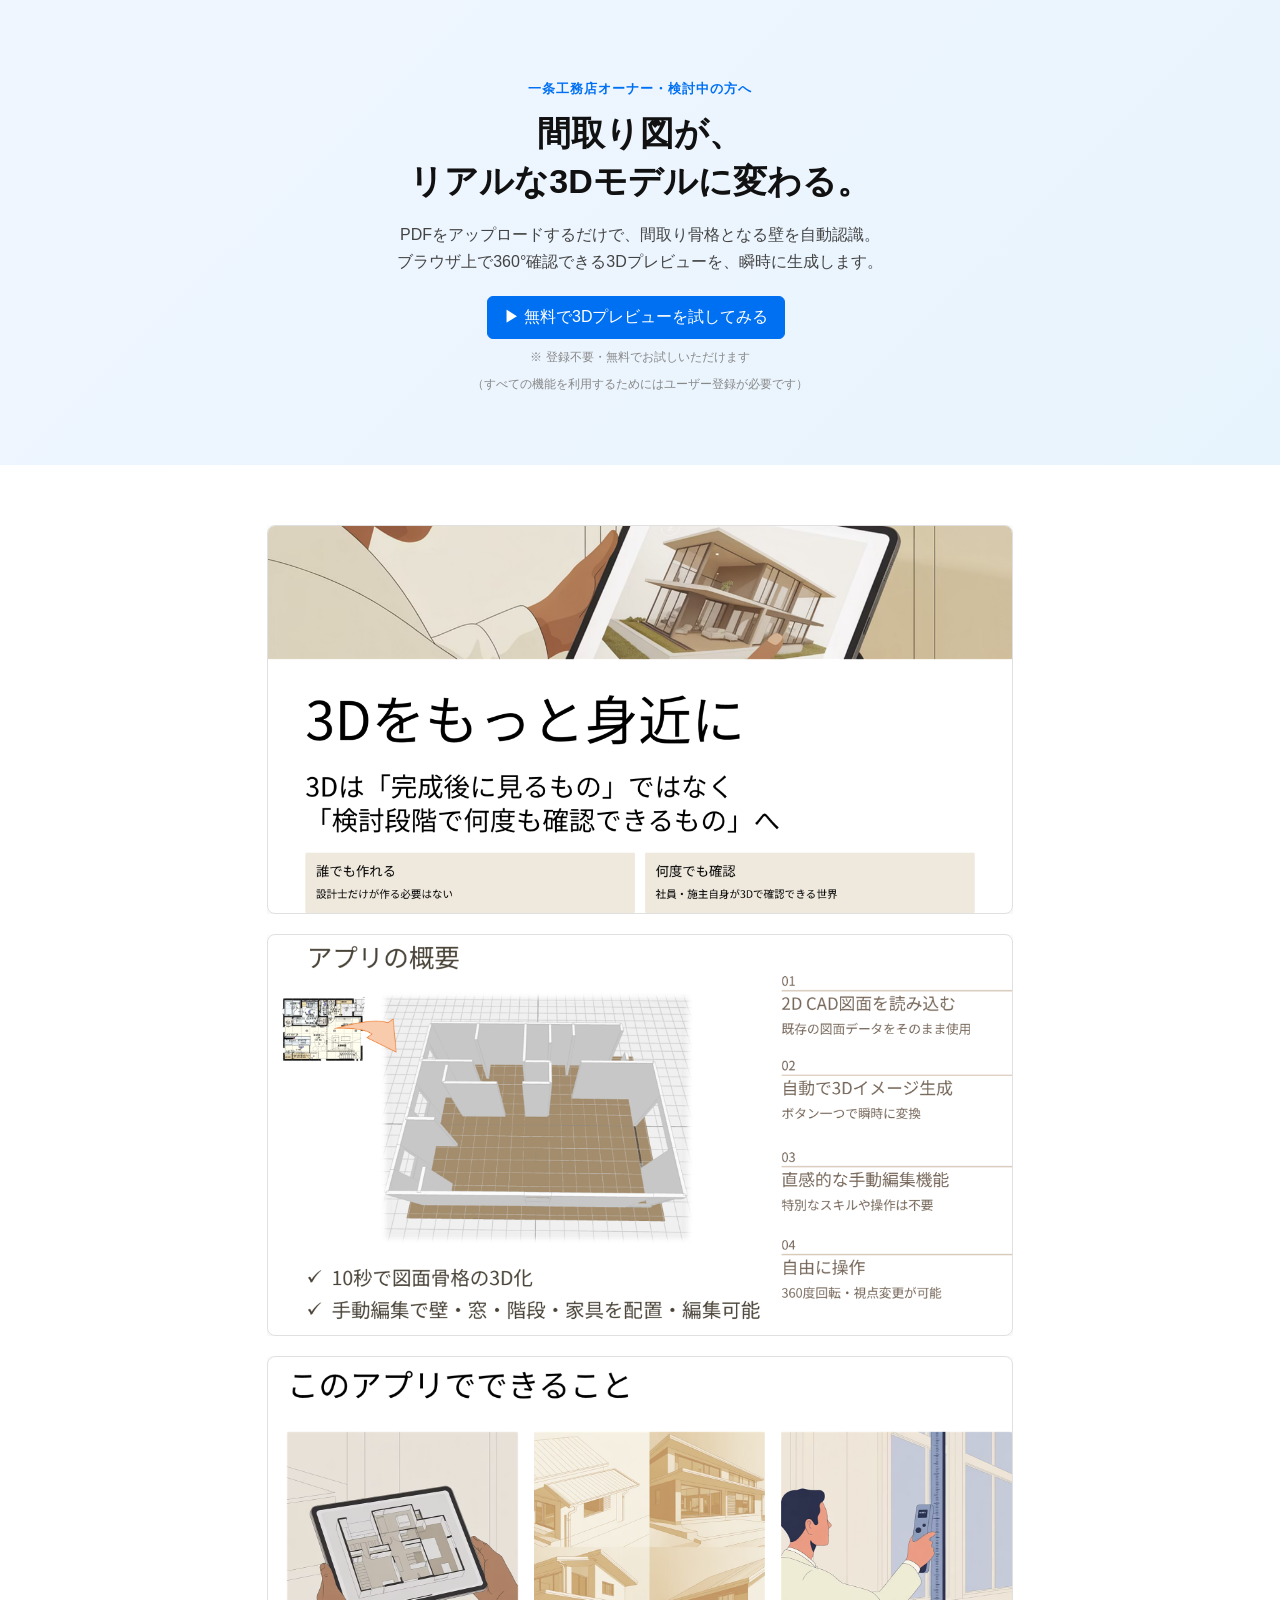
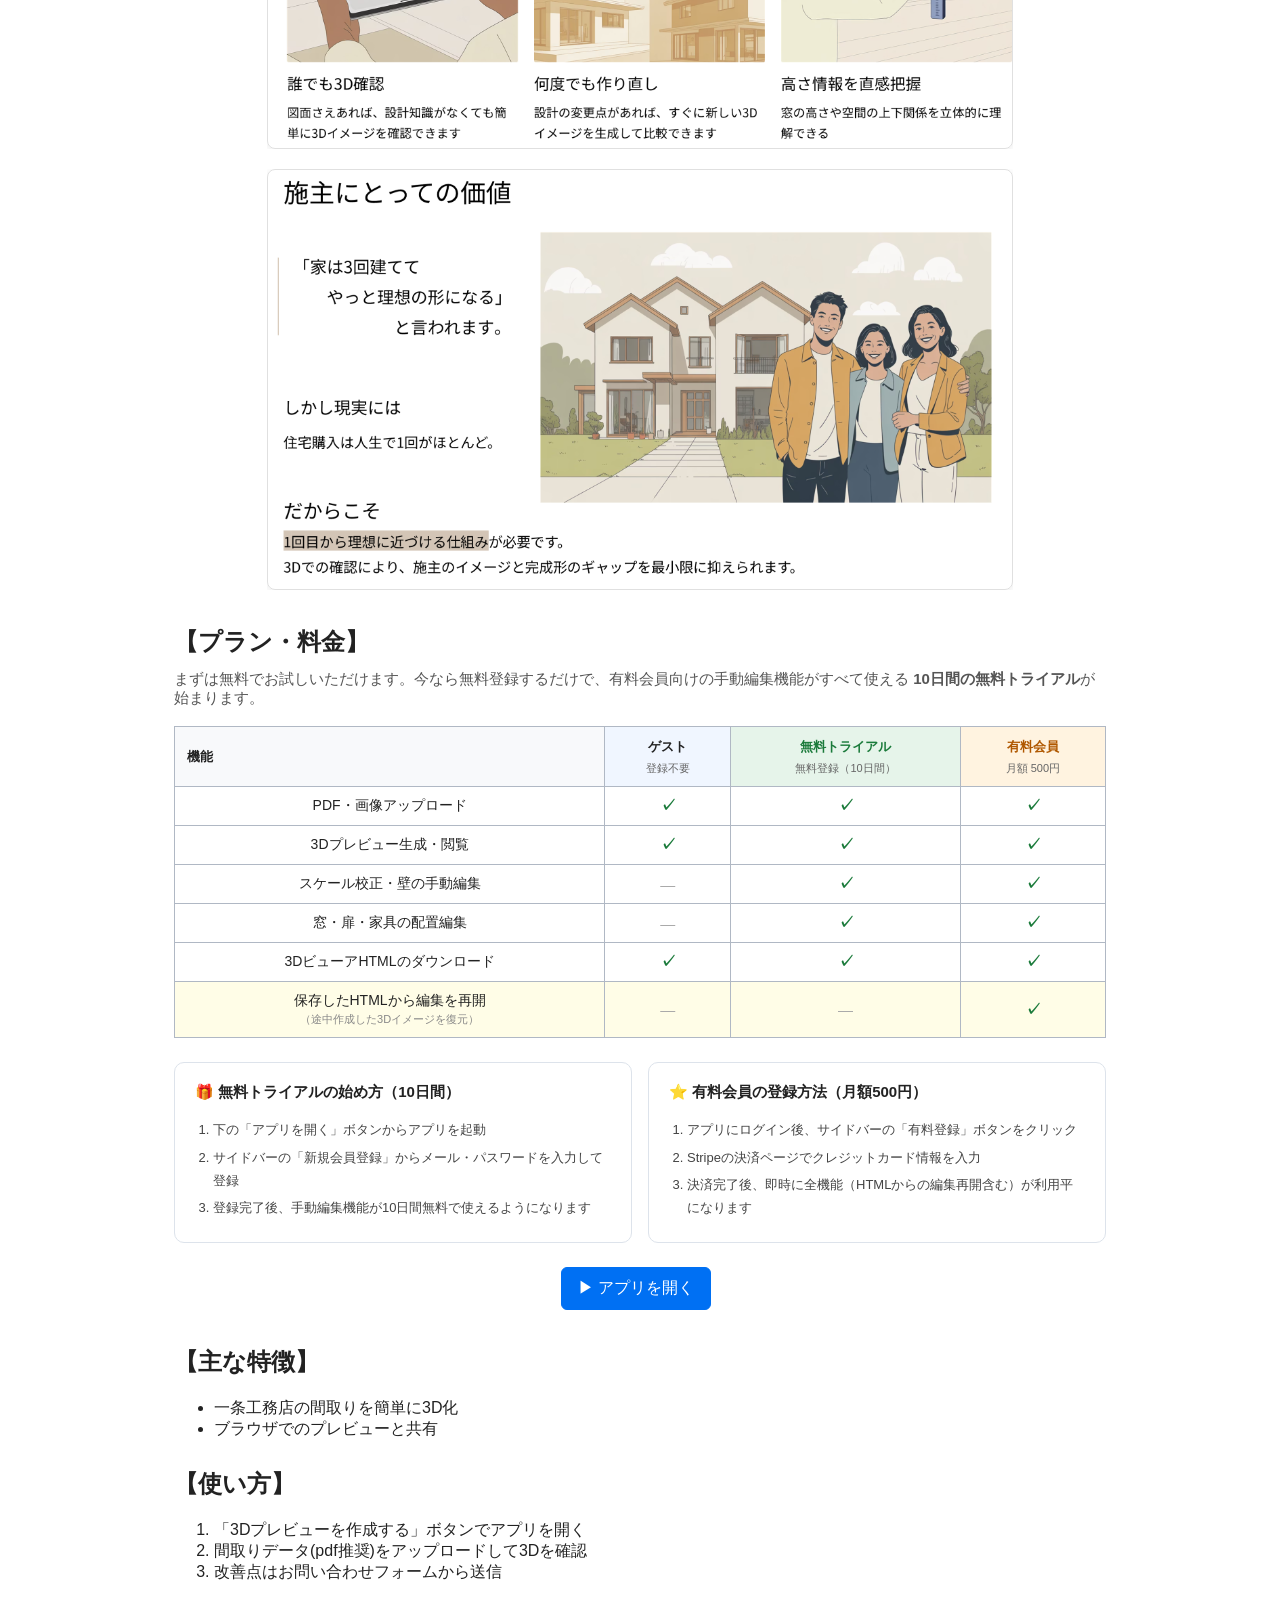
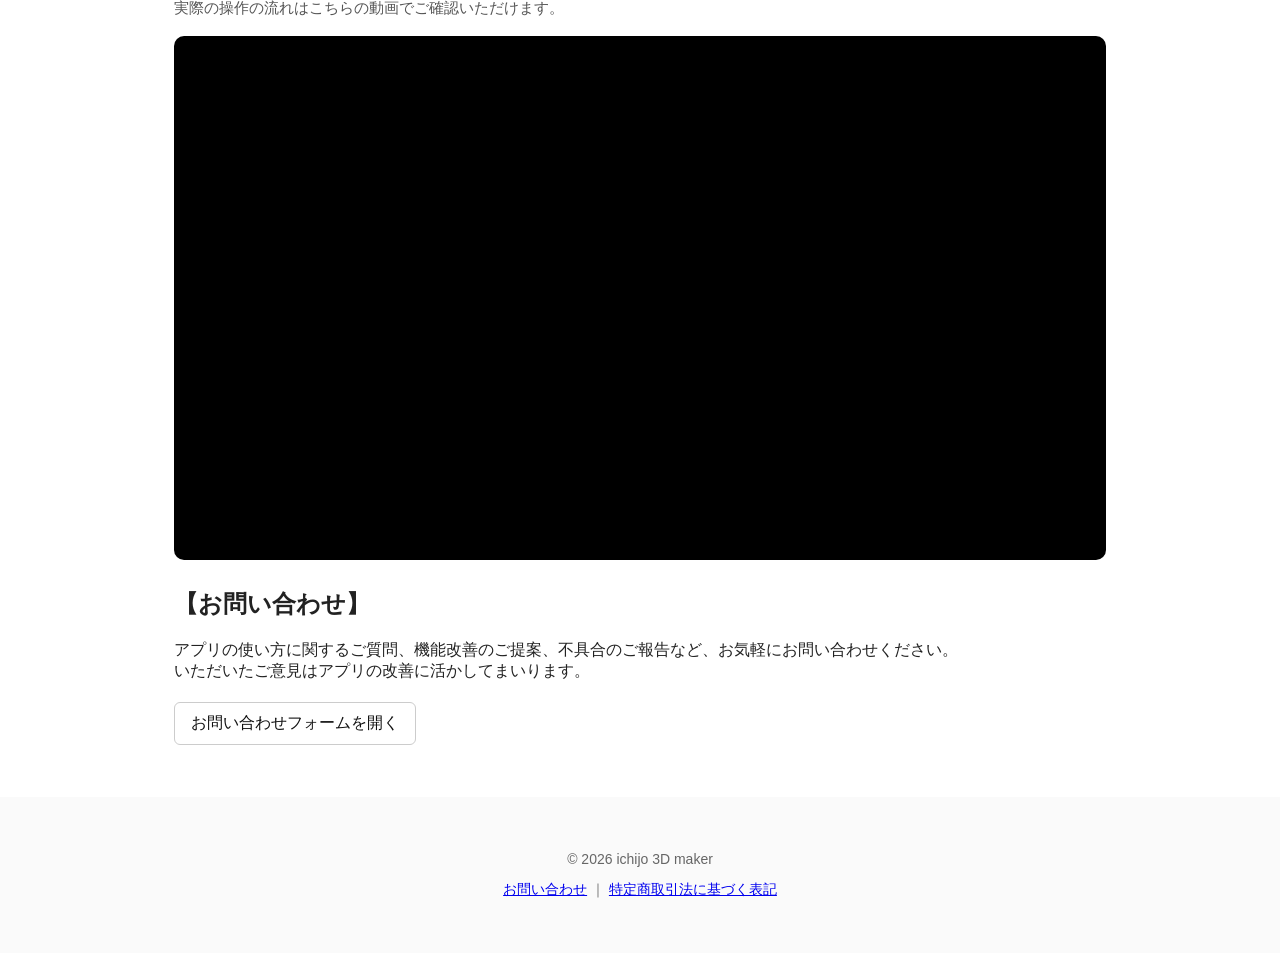
==== docs/index.html @ 3a2196e2 "Add YouTube demo video to index.html" ====
<!doctype html>
<html lang="ja">
<head>
  <meta charset="utf-8">
  <meta name="viewport" content="width=device-width,initial-scale=1">
  <title>一条工務店向け 間取り→3D 自動生成デモ | ichijo 3D maker</title>
  <meta name="description" content="一条工務店の間取りデータから簡単に3Dプレビューを生成するデモアプリ。間取りの可視化・確認・共有に。">
  <meta name="keywords" content="一条工務店, 間取り, 3D, 3D間取り, 間取り可視化">
  <link rel="canonical" href="https://your-username.github.io/your-repo/">

  <!-- Open Graph -->
  <meta property="og:title" content="一条工務店向け 間取り→3D 自動生成デモ | ichijo 3D maker">
  <meta property="og:description" content="一条工務店の間取りデータから簡単に3Dプレビューを生成するデモアプリ。">
  <meta property="og:type" content="website">
  <meta property="og:url" content="https://your-username.github.io/your-repo/">
  <meta property="og:image" content="/assets/og-image.png">

  <!-- Twitter Card -->
  <meta name="twitter:card" content="summary_large_image">

  <link rel="stylesheet" href="assets/style.css">

  <!-- Structured data (JSON-LD) -->
  <script type="application/ld+json">
  {
    "@context": "https://schema.org",
    "@type": "WebSite",
    "name": "ichijo 3D maker - 間取りから3D",
    "url": "https://your-username.github.io/your-repo/"
  }
  </script>
</head>
<body>
  <header class="site-header">
    <div class="container">
      <p class="header-eyebrow">一条工務店オーナー・検討中の方へ</p>
      <h1>間取り図が、<br>リアルな3Dモデルに変わる。</h1>
      <p class="header-lead">PDFをアップロードするだけで、間取り骨格となる壁を自動認識。<br>ブラウザ上で360°確認できる3Dプレビューを、瞬時に生成します。</p>
      <div class="cta-row">
        <a class="btn primary" href="https://ichijo-3dmaker.streamlit.app/" target="_blank" rel="noopener">▶ 無料で3Dプレビューを試してみる</a>
      </div>
      <p class="header-note">※ 登録不要・無料でお試しいただけます</p>
      <p class="header-note">（すべての機能を利用するためにはユーザー登録が必要です）</p>
    </div>
  </header>

  <main class="container">
    <section class="screenshot-section">
      <div class="screenshot-gallery">
        <figure class="screenshot-item">
          <img src="assets/image_1.png" alt="アプリ紹介画像1" loading="lazy" width="100%" style="max-width:100%;width:100%;height:auto;display:block">
        </figure>
        <figure class="screenshot-item">
          <img src="assets/image_2.png" alt="アプリ紹介画像2" loading="lazy" width="100%" style="max-width:100%;width:100%;height:auto;display:block">
        </figure>
        <figure class="screenshot-item">
          <img src="assets/image_3.png" alt="アプリ紹介画像3" loading="lazy" width="100%" style="max-width:100%;width:100%;height:auto;display:block">
        </figure>
        <figure class="screenshot-item">
          <img src="assets/image_4.png" alt="アプリ紹介画像4" loading="lazy" width="100%" style="max-width:100%;width:100%;height:auto;display:block">
        </figure>
      </div>
    </section>

    <section class="plan-section">
      <h2>【プラン・料金】</h2>
      <p class="section-lead">まずは無料でお試しいただけます。今なら無料登録するだけで、有料会員向けの手動編集機能がすべて使える <strong>10日間の無料トライアル</strong>が始まります。</p>

      <div class="plan-table-wrap">
        <table class="plan-table">
          <thead>
            <tr>
              <th class="feature-col">機能</th>
              <th>ゲスト<br><span class="plan-sub">登録不要</span></th>
              <th class="plan-trial">無料トライアル<br><span class="plan-sub">無料登録（10日間）</span></th>
              <th class="plan-paid">有料会員<br><span class="plan-sub">月額 500円</span></th>
            </tr>
          </thead>
          <tbody>
            <tr>
              <td>PDF・画像アップロード</td>
              <td class="check">✓</td>
              <td class="check">✓</td>
              <td class="check">✓</td>
            </tr>
            <tr>
              <td>3Dプレビュー生成・閲覧</td>
              <td class="check">✓</td>
              <td class="check">✓</td>
              <td class="check">✓</td>
            </tr>
            <tr>
              <td>スケール校正・壁の手動編集</td>
              <td class="cross">―</td>
              <td class="check">✓</td>
              <td class="check">✓</td>
            </tr>
            <tr>
              <td>窓・扉・家具の配置編集</td>
              <td class="cross">―</td>
              <td class="check">✓</td>
              <td class="check">✓</td>
            </tr>
            <tr>
              <td>3DビューアHTMLのダウンロード</td>
              <td class="check">✓</td>
              <td class="check">✓</td>
              <td class="check">✓</td>
            </tr>
            <tr class="highlight-row">
              <td>保存したHTMLから編集を再開<br><small>（途中作成した3Dイメージを復元）</small></td>
              <td class="cross">―</td>
              <td class="cross">―</td>
              <td class="check">✓</td>
            </tr>
          </tbody>
        </table>
      </div>

      <div class="plan-cta-row">
        <div class="plan-cta-card">
          <p class="plan-cta-label">🎁 無料トライアルの始め方（10日間）</p>
          <ol class="plan-steps">
            <li>下の「アプリを開く」ボタンからアプリを起動</li>
            <li>サイドバーの「新規会員登録」からメール・パスワードを入力して登録</li>
            <li>登録完了後、手動編集機能が10日間無料で使えるようになります</li>
          </ol>
        </div>
        <div class="plan-cta-card">
          <p class="plan-cta-label">⭐ 有料会員の登録方法（月額500円）</p>
          <ol class="plan-steps">
            <li>アプリにログイン後、サイドバーの「有料登録」ボタンをクリック</li>
            <li>Stripeの決済ページでクレジットカード情報を入力</li>
            <li>決済完了後、即時に全機能（HTMLからの編集再開含む）が利用平になります</li>
          </ol>
        </div>
      </div>
      <div class="cta-row" style="margin-top:24px;text-align:center">
        <a class="btn primary" href="https://ichijo-3dmaker.streamlit.app/" target="_blank" rel="noopener">▶ アプリを開く</a>
      </div>
    </section>

    <section>
      <h2>【主な特徴】</h2>
      <ul>
        <li>一条工務店の間取りを簡単に3D化</li>
        <li>ブラウザでのプレビューと共有</li>
      </ul>
    </section>

    <section>
      <h2>【使い方】</h2>
      <ol>
        <li>「3Dプレビューを作成する」ボタンでアプリを開く</li>
        <li>間取りデータ(pdf推奨)をアップロードして3Dを確認</li>
        <li>改善点はお問い合わせフォームから送信</li>
      </ol>
      <p class="section-lead" style="margin-top:16px;">実際の操作の流れはこちらの動画でご確認いただけます。</p>
      <div class="video-wrapper">
        <iframe
          src="https://www.youtube-nocookie.com/embed/IZROTgoAVEs"
          title="ichijo 3D maker 使い方デモ動画"
          frameborder="0"
          allow="accelerometer; autoplay; clipboard-write; encrypted-media; gyroscope; picture-in-picture"
          allowfullscreen
          loading="lazy">
        </iframe>
      </div>
    </section>

    <section>
      <h2>【お問い合わせ】</h2>
      <p>
        アプリの使い方に関するご質問、機能改善のご提案、不具合のご報告など、お気軽にお問い合わせください。<br>
        いただいたご意見はアプリの改善に活かしてまいります。
      </p>
      <div class="cta-row">
        <a class="btn" href="contact.html" target="_blank" rel="noopener">お問い合わせフォームを開く</a>
      </div>
    </section>
  </main>

  <footer class="site-footer">
    <div class="container">
      <p>© 2026 ichijo 3D maker</p>
      <p><a href="contact.html">お問い合わせ</a> ｜ <a href="tokusho.html">特定商取引法に基づく表記</a></p>
    </div>
  </footer>
</body>
</html>
---- docs/assets/style.css ----
/* Minimal styles for landing page */
html,body{overflow-x:hidden}
body{font-family: -apple-system,BlinkMacSystemFont,"Segoe UI",Roboto,"Hiragino Kaku Gothic ProN",Meiryo,sans-serif;margin:0;color:#222}
*,*::before,*::after{box-sizing:border-box}
img{max-width:100%;height:auto;display:block}
figure{margin:0}
.container{max-width:980px;margin:0 auto;padding:24px}
.site-header{background:linear-gradient(135deg,#f0f6ff 0%,#e8f4fd 100%);padding:56px 0 48px;text-align:center}
.header-eyebrow{margin:0 0 12px;font-size:13px;font-weight:600;letter-spacing:.08em;color:#0070f3;text-transform:uppercase}
.site-header h1{margin:0 0 16px;font-size:34px;line-height:1.4;font-weight:700;color:#111}
.header-lead{margin:0 0 8px;font-size:16px;line-height:1.7;color:#444}
.header-note{margin:10px 0 0;font-size:12px;color:#888}
.cta-row{margin-top:20px}
.btn{display:inline-block;padding:10px 16px;margin-right:8px;border-radius:6px;border:1px solid #ccc;text-decoration:none;color:#111;background:#fff}
.btn.primary{background:#0070f3;color:#fff;border-color:#0070f3}
section{margin:28px 0}
.section-lead{margin:-8px 0 18px;color:#555;font-size:15px}
.screenshot-section{margin:36px 0;overflow:hidden}
.screenshot-gallery{display:flex;flex-direction:column;gap:20px;margin:0 auto;width:80%;max-width:100%}
.screenshot-item{margin:0;width:100%;overflow:hidden}
.screenshot-item img{width:100% !important;max-width:100% !important;height:auto !important;border-radius:8px;border:1px solid #e0e0e0;box-shadow:0 2px 10px rgba(0,0,0,.08)}
@media(max-width:600px){.screenshot-gallery{width:100%}}
.site-footer{background:#fafafa;padding:16px 0;text-align:center;color:#666;font-size:14px}
.form-wrap{border:1px solid #eee;padding:12px;background:#fff}

/* Plan table */
.plan-section{margin:36px 0}
.plan-table-wrap{overflow-x:auto;-webkit-overflow-scrolling:touch}
.plan-table{width:100%;border-collapse:collapse;font-size:14px;min-width:480px}
.plan-table th,.plan-table td{border:1px solid #b0b8c4;padding:10px 12px;text-align:center;vertical-align:middle}
.plan-table .feature-col{text-align:left;font-weight:600;background:#f8f9fb;min-width:180px}
.plan-table thead th{background:#f0f6ff;font-weight:700;font-size:13px;line-height:1.5}
.plan-table thead .plan-trial{background:#e6f4ea;color:#1a7a3a}
.plan-table thead .plan-paid{background:#fff3e0;color:#b05800}
.plan-sub{display:block;font-size:11px;font-weight:400;color:#666;margin-top:3px}
.plan-table .check{color:#1a7a3a;font-weight:700;font-size:16px;text-align:center}
.plan-table .cross{color:#aaa;font-size:15px;text-align:center}
.plan-table .highlight-row td{background:#fffde7}
.plan-table .highlight-row .feature-col{background:#fffde7}
.plan-table small{display:block;font-size:11px;color:#888;margin-top:2px}

/* Plan CTA cards */
.plan-cta-row{display:flex;gap:16px;margin-top:24px;flex-wrap:wrap}
.plan-cta-card{flex:1;min-width:220px;border:1px solid #dde3eb;border-radius:10px;padding:20px 20px 18px;background:#fff;display:flex;flex-direction:column;gap:8px}
.plan-cta-label{margin:0;font-size:15px;font-weight:700;color:#222}
.plan-cta-desc{margin:0;font-size:13px;color:#555;line-height:1.6}
.plan-steps{margin:8px 0 0;padding-left:18px;font-size:13px;color:#444;line-height:1.8}
.plan-steps li{margin-bottom:4px}
.btn.secondary{background:#fff6e0;color:#b05800;border-color:#f0b64a}
@media(max-width:600px){.plan-cta-row{flex-direction:column}}

/* Demo video */
.video-wrapper{position:relative;padding-top:56.25%;margin:16px 0 0;border-radius:10px;overflow:hidden;background:#000}
.video-wrapper iframe{position:absolute;top:0;left:0;width:100%;height:100%;border:0}
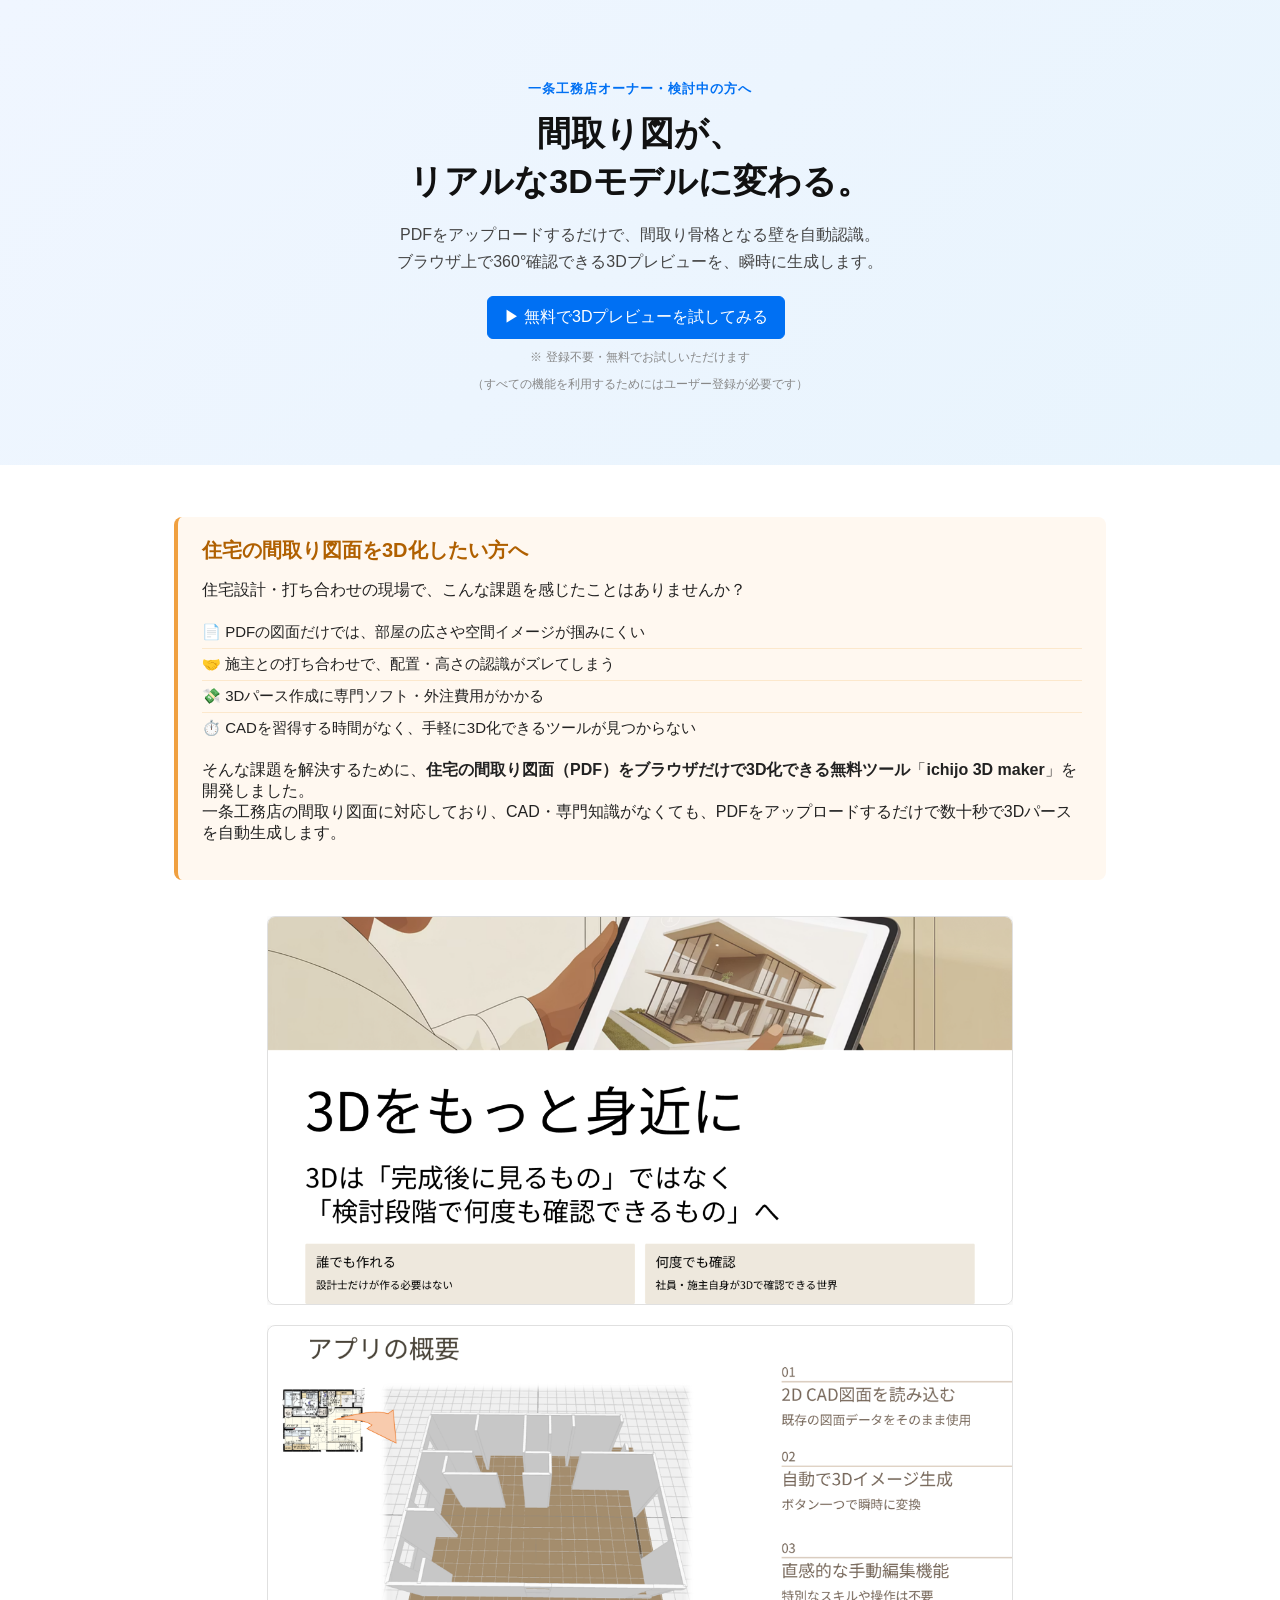
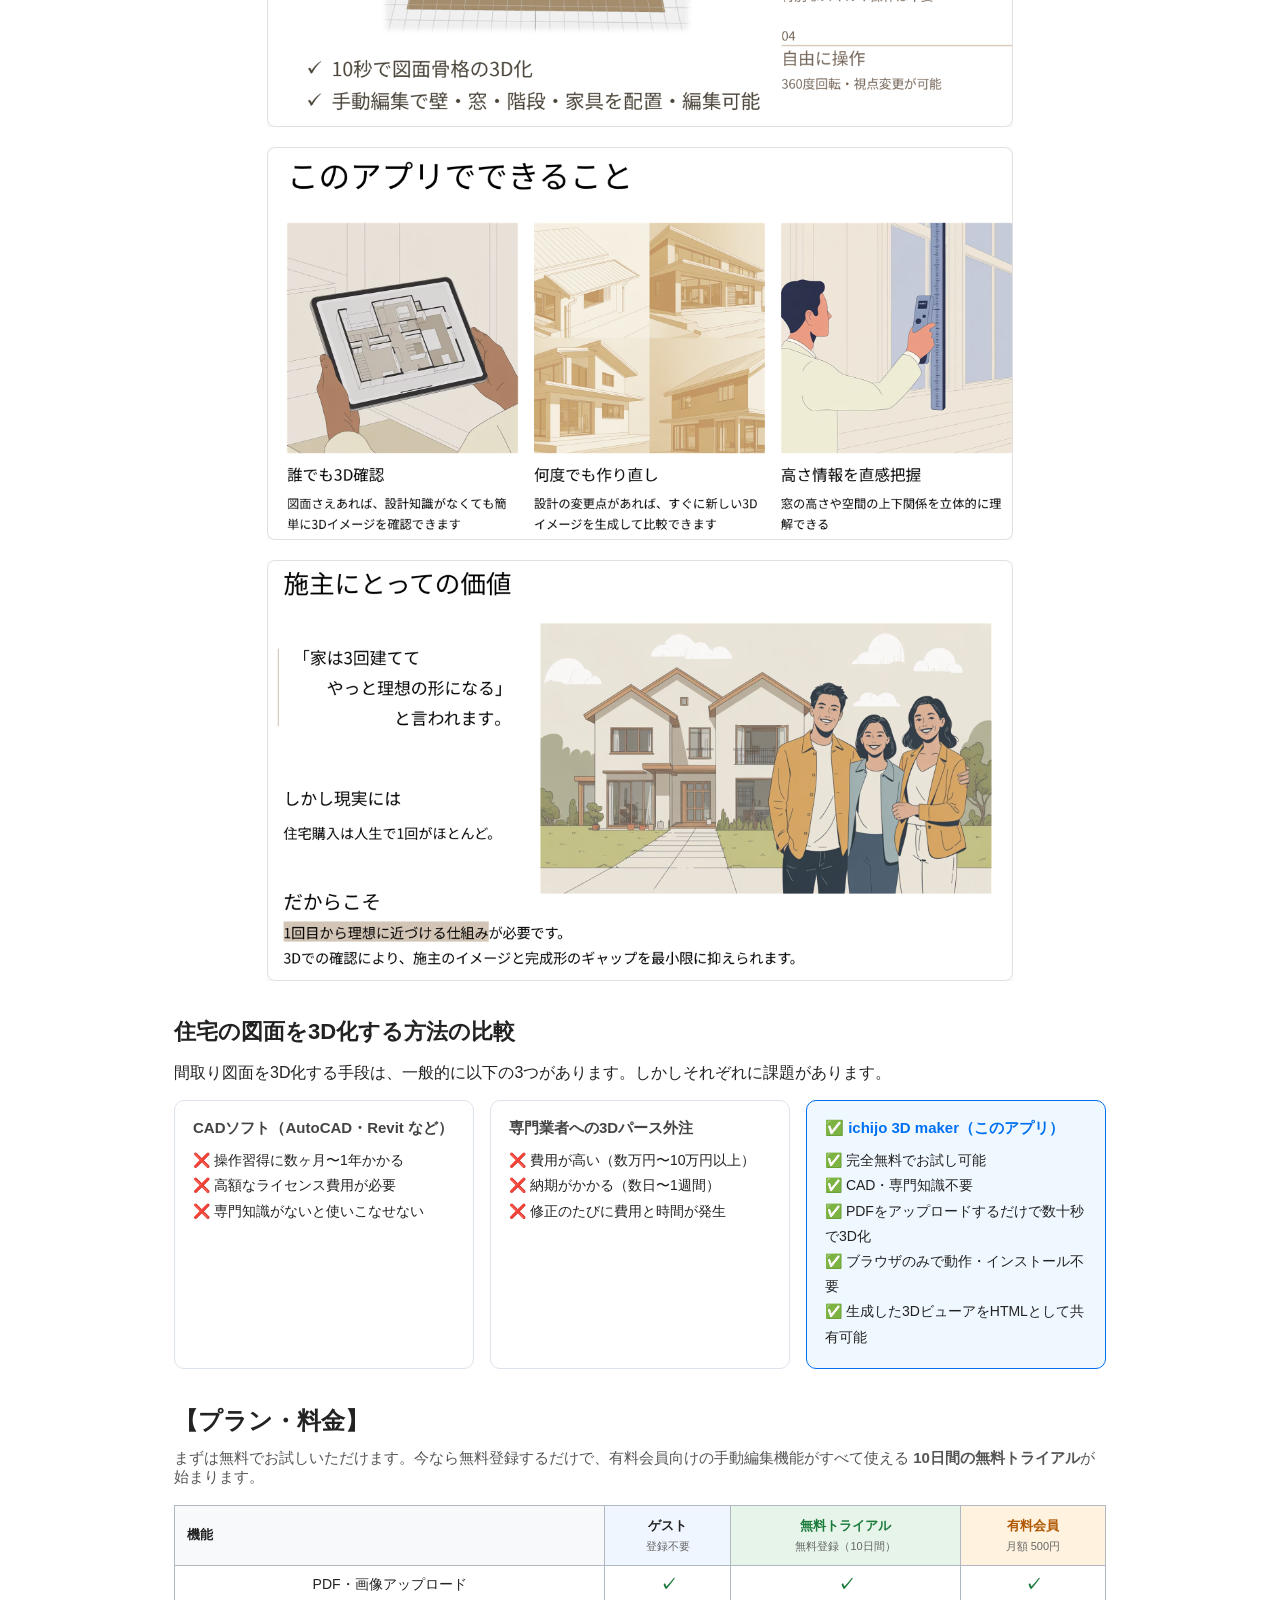
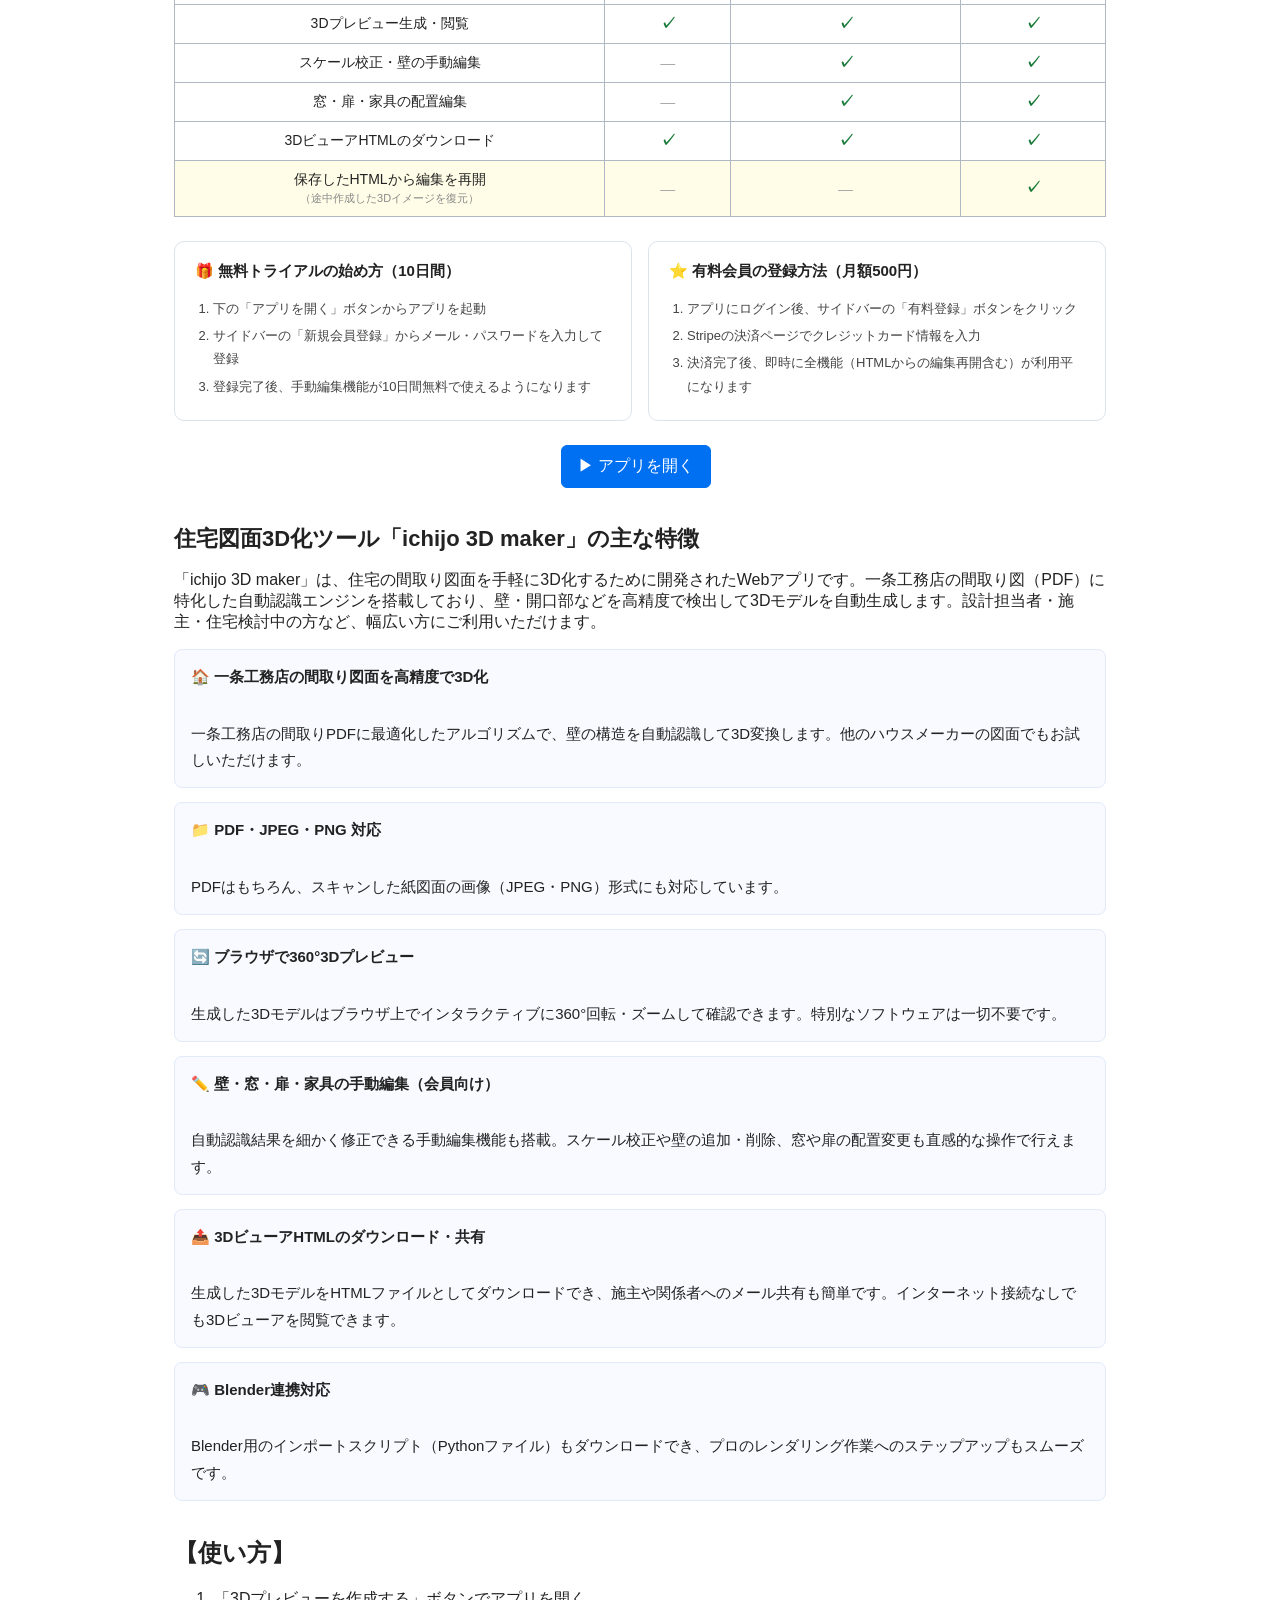
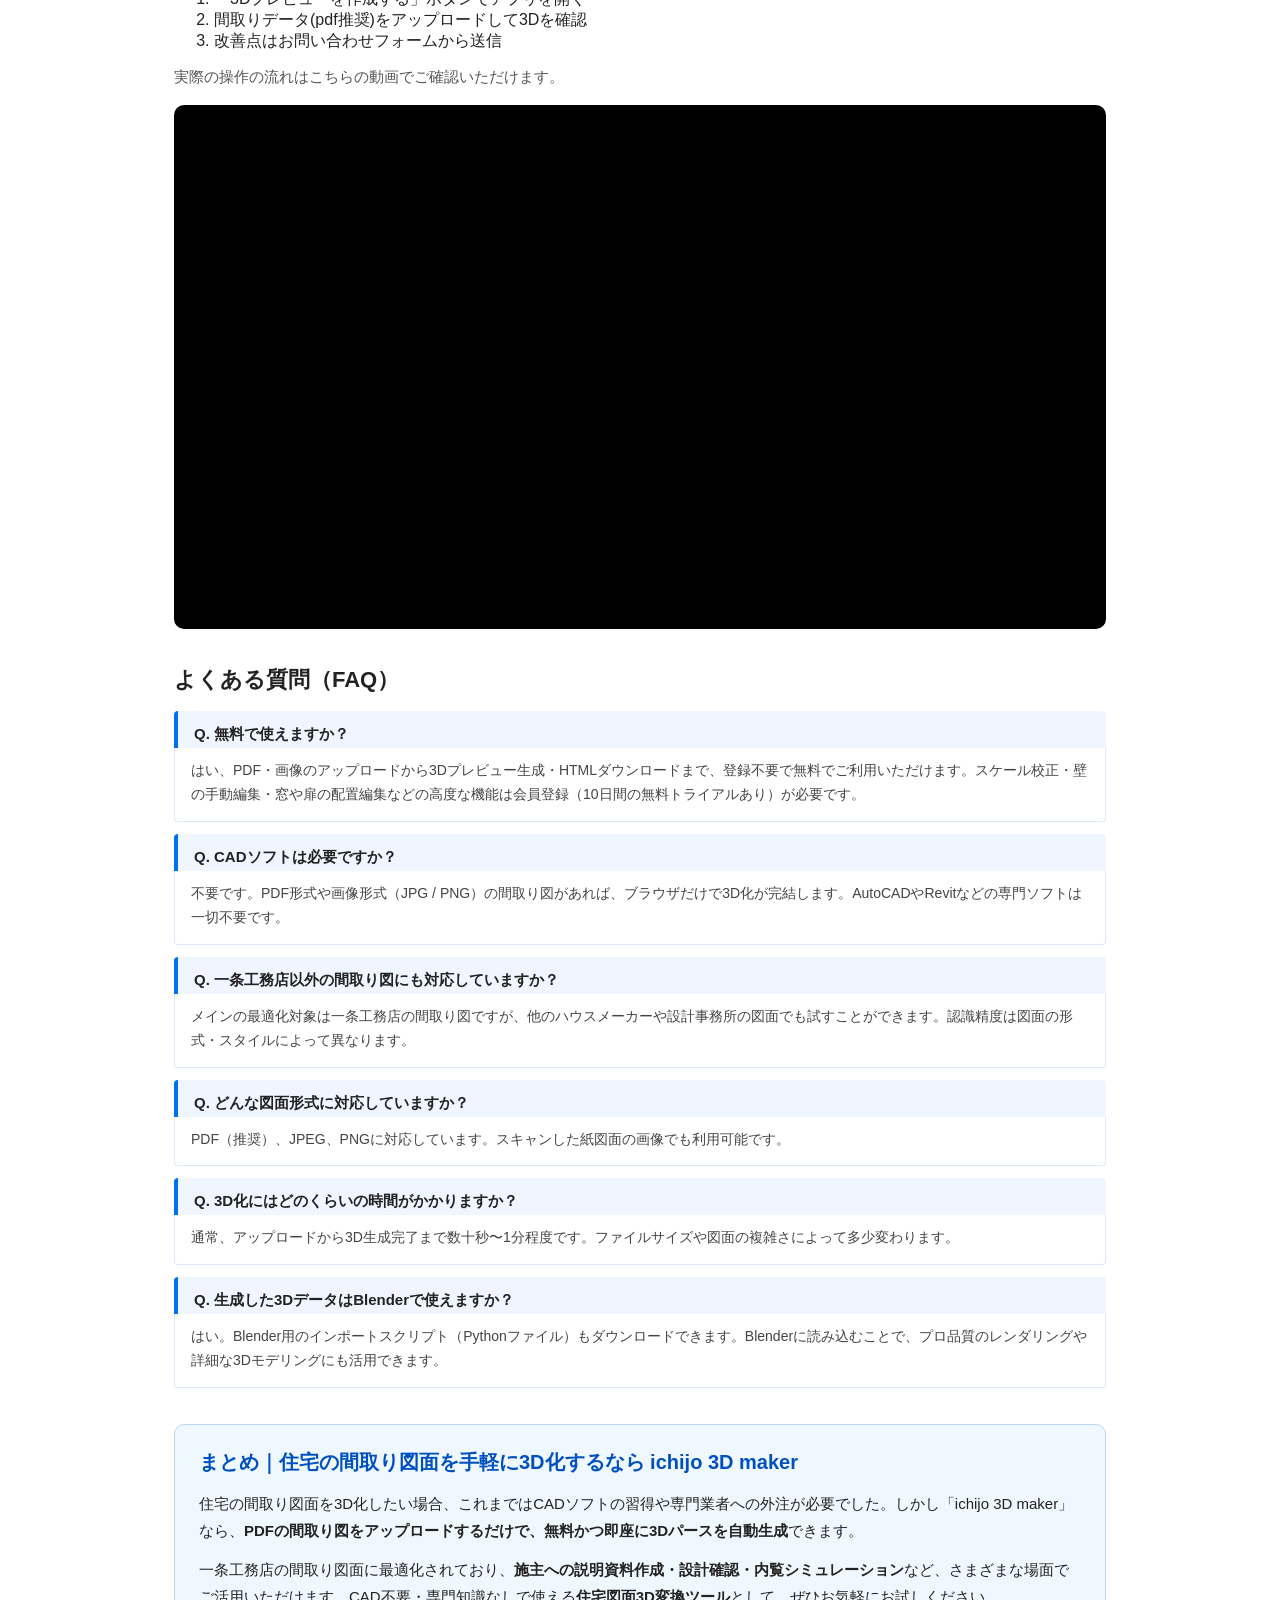
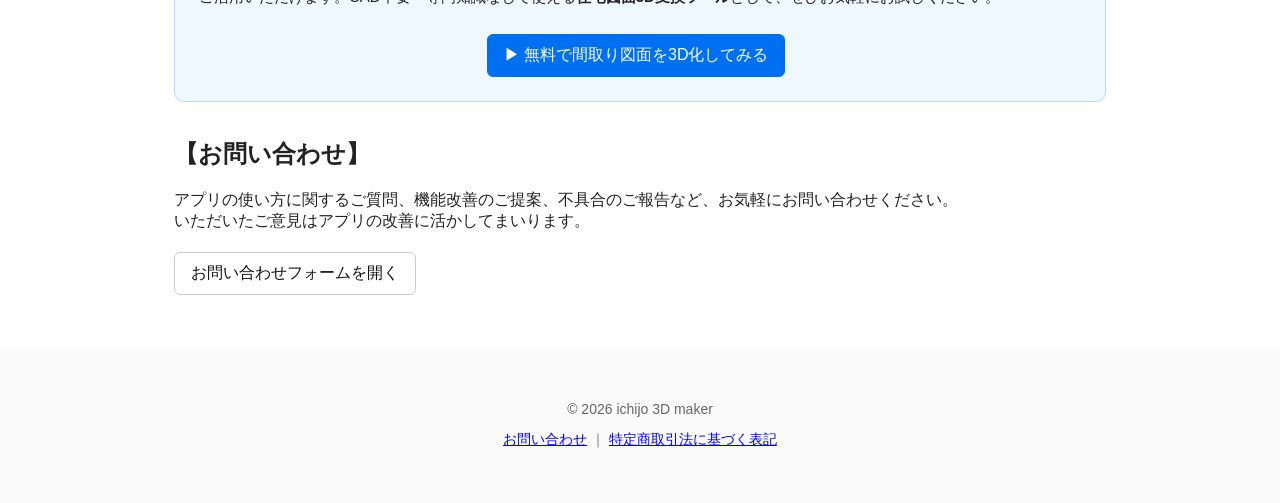
==== commit 035fc1fa: "SEO改善: タイトル・メタ・構造化データ更新、課題提起・比較・特徴・FAQ・まとめセクション追加" ====
--- a/docs/index.html
+++ b/docs/index.html
@@ -3,14 +3,14 @@
 <head>
   <meta charset="utf-8">
   <meta name="viewport" content="width=device-width,initial-scale=1">
-  <title>一条工務店向け 間取り→3D 自動生成デモ | ichijo 3D maker</title>
-  <meta name="description" content="一条工務店の間取りデータから簡単に3Dプレビューを生成するデモアプリ。間取りの可視化・確認・共有に。">
-  <meta name="keywords" content="一条工務店, 間取り, 3D, 3D間取り, 間取り可視化">
+  <title>住宅の間取り図面を3D化する方法｜一条工務店対応の無料3Dパース生成ツール</title>
+  <meta name="description" content="住宅の間取り図面（PDF）をアップロードするだけで3Dモデルを自動生成。一条工務店の間取り図に対応した無料3Dパース作成ツール。CAD不要・ブラウザのみで操作可能。">
+  <meta name="keywords" content="住宅図面 3D化, 間取り 3D, 図面 3D変換, 3Dパース 無料, 一条工務店 間取り 3D, 間取り図 3D化, 間取り可視化, CAD不要 3D, 間取り 3D変換, 住宅 3Dパース">
   <link rel="canonical" href="https://your-username.github.io/your-repo/">
 
   <!-- Open Graph -->
-  <meta property="og:title" content="一条工務店向け 間取り→3D 自動生成デモ | ichijo 3D maker">
-  <meta property="og:description" content="一条工務店の間取りデータから簡単に3Dプレビューを生成するデモアプリ。">
+  <meta property="og:title" content="住宅の間取り図面を3D化する方法｜一条工務店対応の無料3Dパース生成ツール">
+  <meta property="og:description" content="住宅の間取り図面（PDF）をアップロードするだけで3Dモデルを自動生成。一条工務店の間取り図に対応した無料3Dパース作成ツール。CAD不要・ブラウザのみで操作可能。">
   <meta property="og:type" content="website">
   <meta property="og:url" content="https://your-username.github.io/your-repo/">
   <meta property="og:image" content="/assets/og-image.png">
@@ -24,9 +24,62 @@
   <script type="application/ld+json">
   {
     "@context": "https://schema.org",
-    "@type": "WebSite",
-    "name": "ichijo 3D maker - 間取りから3D",
-    "url": "https://your-username.github.io/your-repo/"
+    "@graph": [
+      {
+        "@type": "WebSite",
+        "name": "ichijo 3D maker - 住宅間取り図面3D化ツール",
+        "url": "https://your-username.github.io/your-repo/"
+      },
+      {
+        "@type": "SoftwareApplication",
+        "name": "ichijo 3D maker",
+        "applicationCategory": "UtilitiesApplication",
+        "operatingSystem": "Web",
+        "description": "住宅の間取り図面（PDF）を3Dモデルに自動変換するWebアプリ。一条工務店の間取り図に対応。CAD不要・無料でお試し可能。",
+        "offers": {
+          "@type": "Offer",
+          "price": "0",
+          "priceCurrency": "JPY"
+        }
+      },
+      {
+        "@type": "FAQPage",
+        "mainEntity": [
+          {
+            "@type": "Question",
+            "name": "無料で使えますか？",
+            "acceptedAnswer": {
+              "@type": "Answer",
+              "text": "はい、PDF・画像のアップロードから3Dプレビュー生成・HTMLダウンロードまで、登録不要で無料でご利用いただけます。手動編集などの高度な機能は会員登録（10日間の無料トライアルあり）が必要です。"
+            }
+          },
+          {
+            "@type": "Question",
+            "name": "CADソフトは必要ですか？",
+            "acceptedAnswer": {
+              "@type": "Answer",
+              "text": "不要です。PDF形式や画像形式（JPG / PNG）の間取り図があれば、ブラウザだけで3D化が完結します。"
+            }
+          },
+          {
+            "@type": "Question",
+            "name": "どんな図面形式に対応していますか？",
+            "acceptedAnswer": {
+              "@type": "Answer",
+              "text": "PDF（推奨）、JPEG、PNGに対応しています。一条工務店の間取り図データに最適化されていますが、他のハウスメーカーの図面でも試していただけます。"
+            }
+          },
+          {
+            "@type": "Question",
+            "name": "3D化にはどのくらいの時間がかかりますか？",
+            "acceptedAnswer": {
+              "@type": "Answer",
+              "text": "通常、アップロードから3D生成完了まで数十秒〜1分程度です。ファイルサイズや図面の複雑さによって多少変わります。"
+            }
+          }
+        ]
+      }
+    ]
   }
   </script>
 </head>
@@ -45,6 +98,20 @@
   </header>
 
   <main class="container">
+
+    <!-- ① 課題提起 -->
+    <section class="problem-section">
+      <h2>住宅の間取り図面を3D化したい方へ</h2>
+      <p>住宅設計・打ち合わせの現場で、こんな課題を感じたことはありませんか？</p>
+      <ul class="problem-list">
+        <li>📄 PDFの図面だけでは、部屋の広さや空間イメージが掴みにくい</li>
+        <li>🤝 施主との打ち合わせで、配置・高さの認識がズレてしまう</li>
+        <li>💸 3Dパース作成に専門ソフト・外注費用がかかる</li>
+        <li>⏱️ CADを習得する時間がなく、手軽に3D化できるツールが見つからない</li>
+      </ul>
+      <p>そんな課題を解決するために、<strong>住宅の間取り図面（PDF）をブラウザだけで3D化できる無料ツール</strong>「<strong>ichijo 3D maker</strong>」を開発しました。<br>一条工務店の間取り図面に対応しており、CAD・専門知識がなくても、PDFをアップロードするだけで数十秒で3Dパースを自動生成します。</p>
+    </section>
+
     <section class="screenshot-section">
       <div class="screenshot-gallery">
         <figure class="screenshot-item">
@@ -62,6 +129,40 @@
       </div>
     </section>
 
+    <!-- ② 3D化方法の比較 -->
+    <section class="solution-section">
+      <h2>住宅の図面を3D化する方法の比較</h2>
+      <p>間取り図面を3D化する手段は、一般的に以下の3つがあります。しかしそれぞれに課題があります。</p>
+      <div class="solution-compare">
+        <div class="solution-item">
+          <h3>CADソフト（AutoCAD・Revit など）</h3>
+          <ul>
+            <li>❌ 操作習得に数ヶ月〜1年かかる</li>
+            <li>❌ 高額なライセンス費用が必要</li>
+            <li>❌ 専門知識がないと使いこなせない</li>
+          </ul>
+        </div>
+        <div class="solution-item">
+          <h3>専門業者への3Dパース外注</h3>
+          <ul>
+            <li>❌ 費用が高い（数万円〜10万円以上）</li>
+            <li>❌ 納期がかかる（数日〜1週間）</li>
+            <li>❌ 修正のたびに費用と時間が発生</li>
+          </ul>
+        </div>
+        <div class="solution-item solution-best">
+          <h3>✅ ichijo 3D maker（このアプリ）</h3>
+          <ul>
+            <li>✅ 完全無料でお試し可能</li>
+            <li>✅ CAD・専門知識不要</li>
+            <li>✅ PDFをアップロードするだけで数十秒で3D化</li>
+            <li>✅ ブラウザのみで動作・インストール不要</li>
+            <li>✅ 生成した3DビューアをHTMLとして共有可能</li>
+          </ul>
+        </div>
+      </div>
+    </section>
+
     <section class="plan-section">
       <h2>【プラン・料金】</h2>
       <p class="section-lead">まずは無料でお試しいただけます。今なら無料登録するだけで、有料会員向けの手動編集機能がすべて使える <strong>10日間の無料トライアル</strong>が始まります。</p>
@@ -140,11 +241,34 @@
       </div>
     </section>
 
-    <section>
-      <h2>【主な特徴】</h2>
-      <ul>
-        <li>一条工務店の間取りを簡単に3D化</li>
-        <li>ブラウザでのプレビューと共有</li>
+    <section class="features-section">
+      <h2>住宅図面3D化ツール「ichijo 3D maker」の主な特徴</h2>
+      <p>「ichijo 3D maker」は、住宅の間取り図面を手軽に3D化するために開発されたWebアプリです。一条工務店の間取り図（PDF）に特化した自動認識エンジンを搭載しており、壁・開口部などを高精度で検出して3Dモデルを自動生成します。設計担当者・施主・住宅検討中の方など、幅広い方にご利用いただけます。</p>
+      <ul class="feature-list">
+        <li>
+          <strong>🏠 一条工務店の間取り図面を高精度で3D化</strong><br>
+          一条工務店の間取りPDFに最適化したアルゴリズムで、壁の構造を自動認識して3D変換します。他のハウスメーカーの図面でもお試しいただけます。
+        </li>
+        <li>
+          <strong>📁 PDF・JPEG・PNG 対応</strong><br>
+          PDFはもちろん、スキャンした紙図面の画像（JPEG・PNG）形式にも対応しています。
+        </li>
+        <li>
+          <strong>🔄 ブラウザで360°3Dプレビュー</strong><br>
+          生成した3Dモデルはブラウザ上でインタラクティブに360°回転・ズームして確認できます。特別なソフトウェアは一切不要です。
+        </li>
+        <li>
+          <strong>✏️ 壁・窓・扉・家具の手動編集（会員向け）</strong><br>
+          自動認識結果を細かく修正できる手動編集機能も搭載。スケール校正や壁の追加・削除、窓や扉の配置変更も直感的な操作で行えます。
+        </li>
+        <li>
+          <strong>📤 3DビューアHTMLのダウンロード・共有</strong><br>
+          生成した3DモデルをHTMLファイルとしてダウンロードでき、施主や関係者へのメール共有も簡単です。インターネット接続なしでも3Dビューアを閲覧できます。
+        </li>
+        <li>
+          <strong>🎮 Blender連携対応</strong><br>
+          Blender用のインポートスクリプト（Pythonファイル）もダウンロードでき、プロのレンダリング作業へのステップアップもスムーズです。
+        </li>
       </ul>
     </section>
 
@@ -168,6 +292,40 @@
       </div>
     </section>
 
+    <!-- ⑥ よくある質問 (FAQ) -->
+    <section class="faq-section">
+      <h2>よくある質問（FAQ）</h2>
+      <dl class="faq-list">
+        <dt>Q. 無料で使えますか？</dt>
+        <dd>はい、PDF・画像のアップロードから3Dプレビュー生成・HTMLダウンロードまで、登録不要で無料でご利用いただけます。スケール校正・壁の手動編集・窓や扉の配置編集などの高度な機能は会員登録（10日間の無料トライアルあり）が必要です。</dd>
+
+        <dt>Q. CADソフトは必要ですか？</dt>
+        <dd>不要です。PDF形式や画像形式（JPG / PNG）の間取り図があれば、ブラウザだけで3D化が完結します。AutoCADやRevitなどの専門ソフトは一切不要です。</dd>
+
+        <dt>Q. 一条工務店以外の間取り図にも対応していますか？</dt>
+        <dd>メインの最適化対象は一条工務店の間取り図ですが、他のハウスメーカーや設計事務所の図面でも試すことができます。認識精度は図面の形式・スタイルによって異なります。</dd>
+
+        <dt>Q. どんな図面形式に対応していますか？</dt>
+        <dd>PDF（推奨）、JPEG、PNGに対応しています。スキャンした紙図面の画像でも利用可能です。</dd>
+
+        <dt>Q. 3D化にはどのくらいの時間がかかりますか？</dt>
+        <dd>通常、アップロードから3D生成完了まで数十秒〜1分程度です。ファイルサイズや図面の複雑さによって多少変わります。</dd>
+
+        <dt>Q. 生成した3DデータはBlenderで使えますか？</dt>
+        <dd>はい。Blender用のインポートスクリプト（Pythonファイル）もダウンロードできます。Blenderに読み込むことで、プロ品質のレンダリングや詳細な3Dモデリングにも活用できます。</dd>
+      </dl>
+    </section>
+
+    <!-- ⑦ まとめ -->
+    <section class="summary-section">
+      <h2>まとめ｜住宅の間取り図面を手軽に3D化するなら ichijo 3D maker</h2>
+      <p>住宅の間取り図面を3D化したい場合、これまではCADソフトの習得や専門業者への外注が必要でした。しかし「ichijo 3D maker」なら、<strong>PDFの間取り図をアップロードするだけで、無料かつ即座に3Dパースを自動生成</strong>できます。</p>
+      <p>一条工務店の間取り図面に最適化されており、<strong>施主への説明資料作成・設計確認・内覧シミュレーション</strong>など、さまざまな場面でご活用いただけます。CAD不要・専門知識なしで使える<strong>住宅図面3D変換ツール</strong>として、ぜひお気軽にお試しください。</p>
+      <div class="cta-row" style="margin-top:24px;text-align:center">
+        <a class="btn primary" href="https://ichijo-3dmaker.streamlit.app/" target="_blank" rel="noopener">▶ 無料で間取り図面を3D化してみる</a>
+      </div>
+    </section>
+
     <section>
       <h2>【お問い合わせ】</h2>
       <p>
--- a/docs/assets/style.css
+++ b/docs/assets/style.css
@@ -52,3 +52,40 @@
 /* Demo video */
 .video-wrapper{position:relative;padding-top:56.25%;margin:16px 0 0;border-radius:10px;overflow:hidden;background:#000}
 .video-wrapper iframe{position:absolute;top:0;left:0;width:100%;height:100%;border:0}
+
+/* Problem section */
+.problem-section{background:#fff8f0;border-left:4px solid #f0a040;padding:20px 24px;border-radius:8px}
+.problem-section h2{margin:0 0 12px;color:#b06000;font-size:20px}
+.problem-list{padding-left:0;list-style:none;margin:0 0 16px}
+.problem-list li{padding:6px 0;font-size:15px;border-bottom:1px solid #fce8cc}
+.problem-list li:last-child{border-bottom:none}
+
+/* Solution comparison section */
+.solution-section{margin:36px 0}
+.solution-section h2{font-size:22px;margin-bottom:12px}
+.solution-compare{display:flex;gap:16px;flex-wrap:wrap;margin-top:16px}
+.solution-item{flex:1;min-width:220px;border:1px solid #dde3eb;border-radius:10px;padding:18px;background:#fff}
+.solution-item h3{font-size:15px;margin:0 0 10px;color:#444}
+.solution-item ul{padding-left:0;list-style:none;margin:0;font-size:14px;line-height:1.8}
+.solution-best{border-color:#0070f3;background:#f0f8ff}
+.solution-best h3{color:#0070f3}
+@media(max-width:600px){.solution-compare{flex-direction:column}}
+
+/* Features section */
+.features-section{margin:36px 0}
+.features-section h2{font-size:22px;margin-bottom:8px}
+.feature-list{padding-left:0;list-style:none;margin:16px 0 0;display:flex;flex-direction:column;gap:14px}
+.feature-list li{padding:14px 16px;background:#f8faff;border-radius:8px;font-size:15px;line-height:1.75;border:1px solid #e0eaf8}
+.feature-list li strong{display:block;margin-bottom:4px;font-size:15px}
+
+/* FAQ section */
+.faq-section{margin:36px 0}
+.faq-section h2{font-size:22px;margin-bottom:16px}
+.faq-list{margin:0;padding:0}
+.faq-list dt{font-weight:700;font-size:15px;padding:14px 16px 4px;background:#f0f6ff;border-left:4px solid #0070f3;border-radius:4px 4px 0 0;margin-top:12px}
+.faq-list dd{margin:0;padding:10px 16px 14px;background:#fff;border:1px solid #dde8f8;border-top:none;border-radius:0 0 4px 4px;font-size:14px;line-height:1.75;color:#444}
+
+/* Summary section */
+.summary-section{background:#f0f8ff;border:1px solid #b8d8f8;border-radius:10px;padding:24px;margin:36px 0}
+.summary-section h2{font-size:20px;margin:0 0 14px;color:#0050c0}
+.summary-section p{font-size:15px;line-height:1.8;margin:0 0 12px}
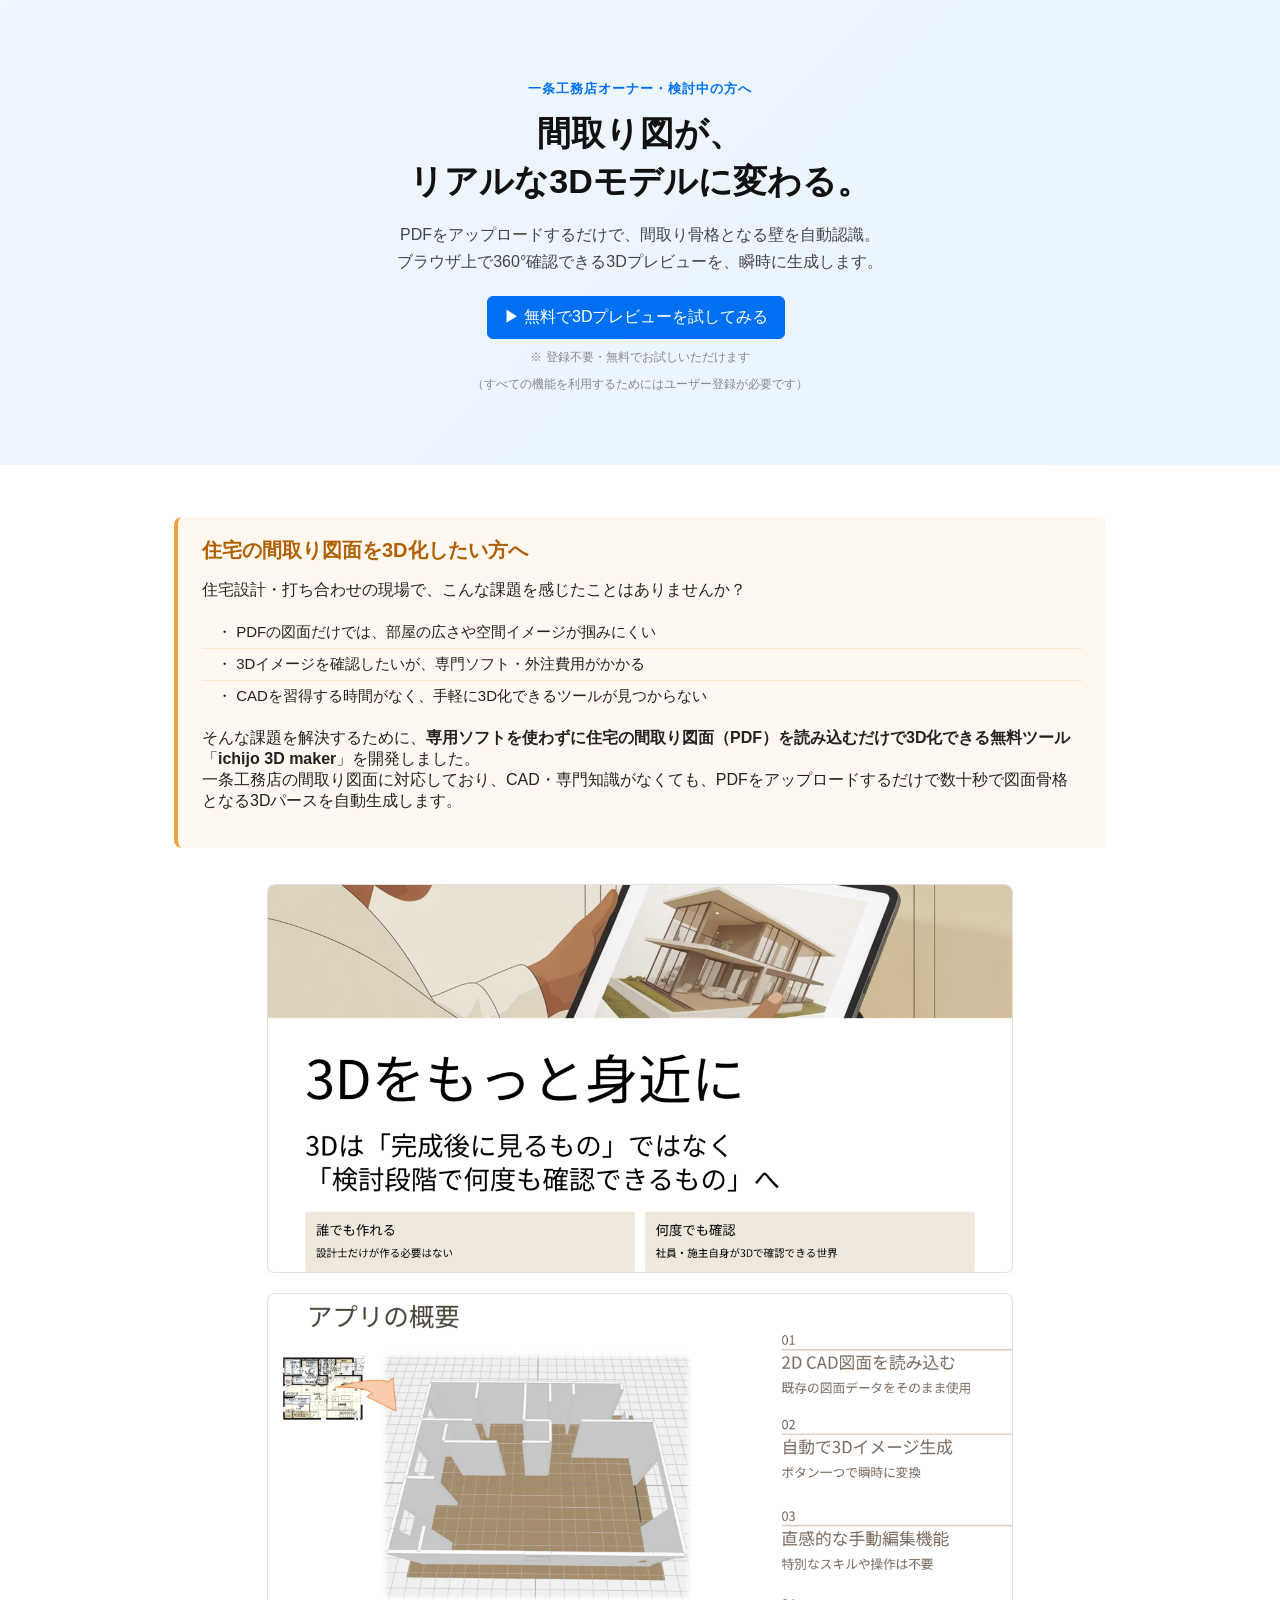
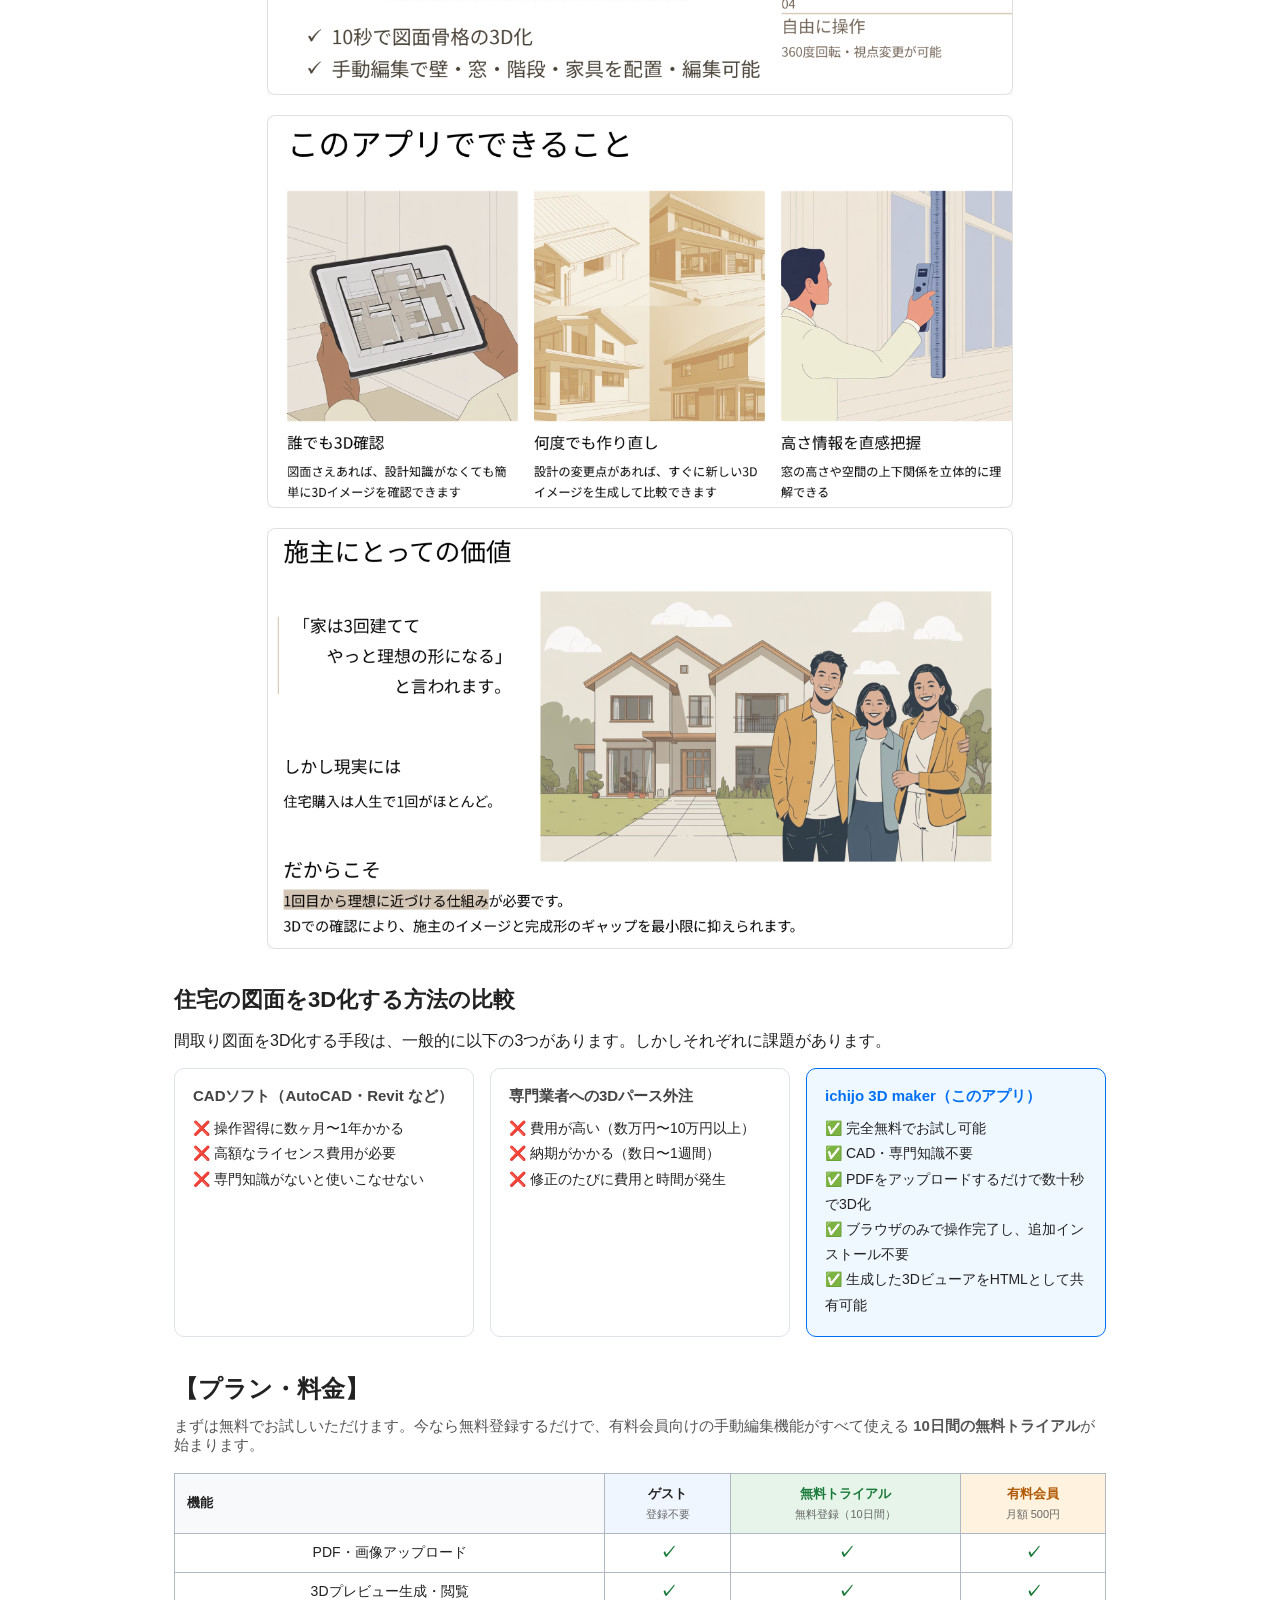
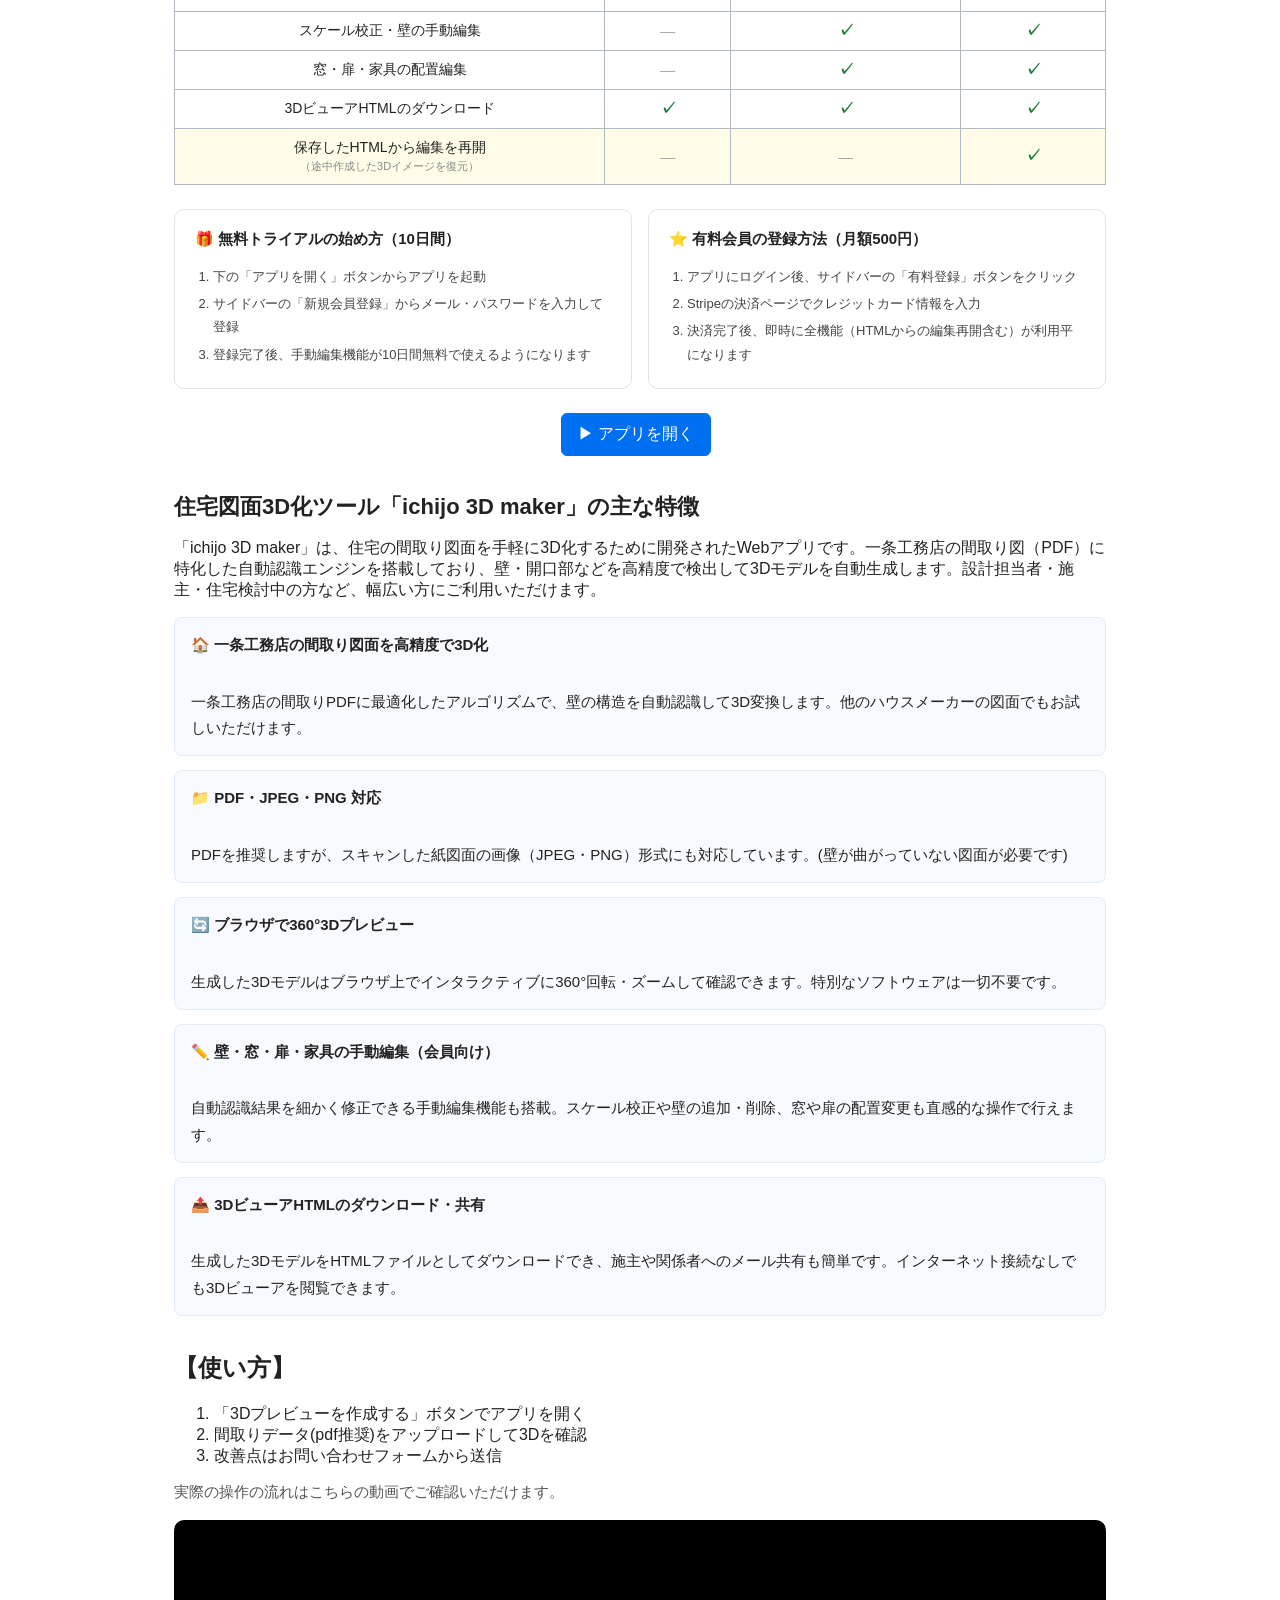
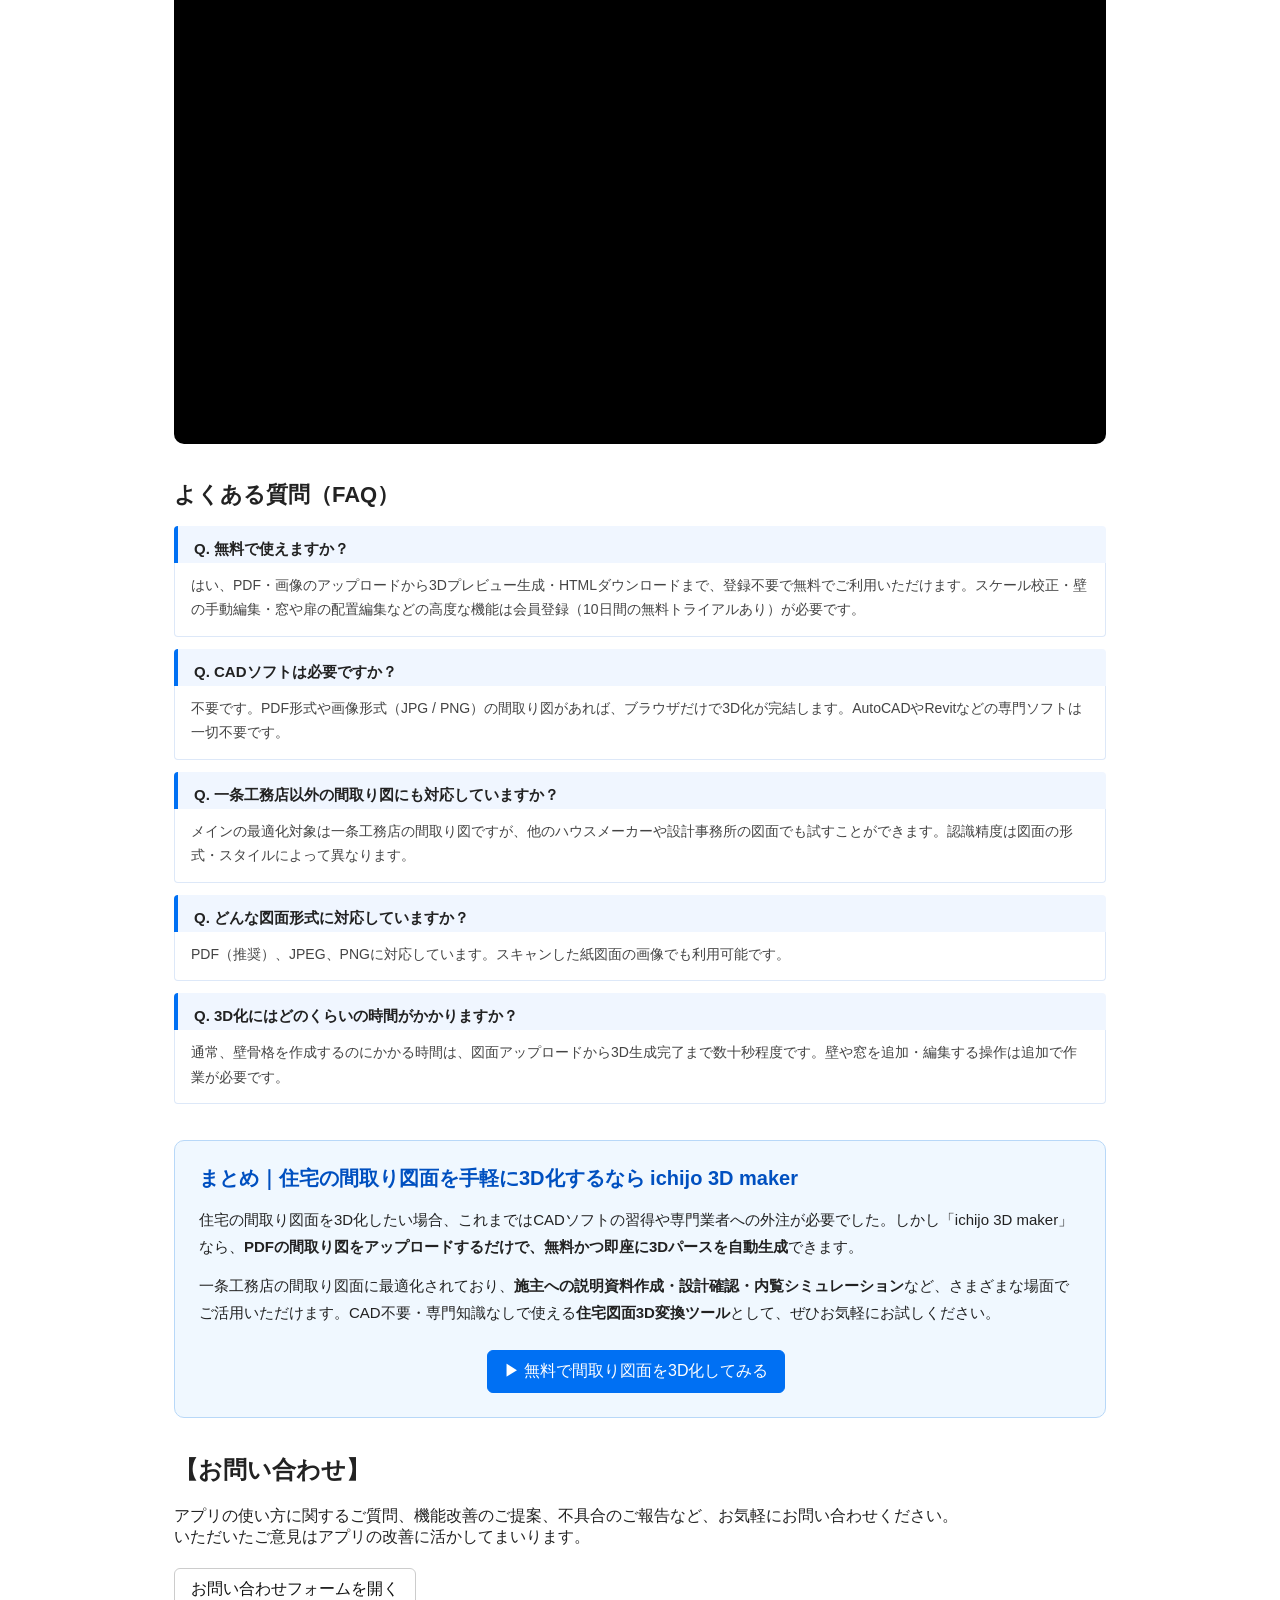
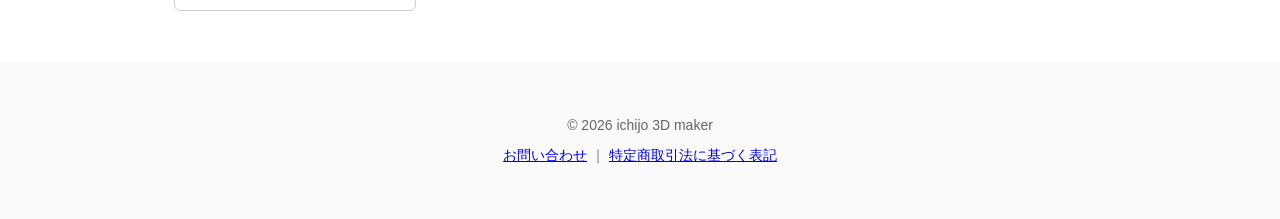
==== commit 5f0255f1: "docs: index.html手動修正" ====
--- a/docs/index.html
+++ b/docs/index.html
@@ -104,12 +104,11 @@
       <h2>住宅の間取り図面を3D化したい方へ</h2>
       <p>住宅設計・打ち合わせの現場で、こんな課題を感じたことはありませんか？</p>
       <ul class="problem-list">
-        <li>📄 PDFの図面だけでは、部屋の広さや空間イメージが掴みにくい</li>
-        <li>🤝 施主との打ち合わせで、配置・高さの認識がズレてしまう</li>
-        <li>💸 3Dパース作成に専門ソフト・外注費用がかかる</li>
-        <li>⏱️ CADを習得する時間がなく、手軽に3D化できるツールが見つからない</li>
+        <li>　・ PDFの図面だけでは、部屋の広さや空間イメージが掴みにくい</li>
+        <li>　・ 3Dイメージを確認したいが、専門ソフト・外注費用がかかる</li>
+        <li>　・ CADを習得する時間がなく、手軽に3D化できるツールが見つからない</li>
       </ul>
-      <p>そんな課題を解決するために、<strong>住宅の間取り図面（PDF）をブラウザだけで3D化できる無料ツール</strong>「<strong>ichijo 3D maker</strong>」を開発しました。<br>一条工務店の間取り図面に対応しており、CAD・専門知識がなくても、PDFをアップロードするだけで数十秒で3Dパースを自動生成します。</p>
+      <p>そんな課題を解決するために、<strong>専用ソフトを使わずに住宅の間取り図面（PDF）を読み込むだけで3D化できる無料ツール</strong>「<strong>ichijo 3D maker</strong>」を開発しました。<br>一条工務店の間取り図面に対応しており、CAD・専門知識がなくても、PDFをアップロードするだけで数十秒で図面骨格となる3Dパースを自動生成します。</p>
     </section>
 
     <section class="screenshot-section">
@@ -151,12 +150,12 @@
           </ul>
         </div>
         <div class="solution-item solution-best">
-          <h3>✅ ichijo 3D maker（このアプリ）</h3>
+          <h3>ichijo 3D maker（このアプリ）</h3>
           <ul>
             <li>✅ 完全無料でお試し可能</li>
             <li>✅ CAD・専門知識不要</li>
             <li>✅ PDFをアップロードするだけで数十秒で3D化</li>
-            <li>✅ ブラウザのみで動作・インストール不要</li>
+            <li>✅ ブラウザのみで操作完了し、追加インストール不要</li>
             <li>✅ 生成した3DビューアをHTMLとして共有可能</li>
           </ul>
         </div>
@@ -251,7 +250,7 @@
         </li>
         <li>
           <strong>📁 PDF・JPEG・PNG 対応</strong><br>
-          PDFはもちろん、スキャンした紙図面の画像（JPEG・PNG）形式にも対応しています。
+          PDFを推奨しますが、スキャンした紙図面の画像（JPEG・PNG）形式にも対応しています。(壁が曲がっていない図面が必要です)
         </li>
         <li>
           <strong>🔄 ブラウザで360°3Dプレビュー</strong><br>
@@ -264,10 +263,6 @@
         <li>
           <strong>📤 3DビューアHTMLのダウンロード・共有</strong><br>
           生成した3DモデルをHTMLファイルとしてダウンロードでき、施主や関係者へのメール共有も簡単です。インターネット接続なしでも3Dビューアを閲覧できます。
-        </li>
-        <li>
-          <strong>🎮 Blender連携対応</strong><br>
-          Blender用のインポートスクリプト（Pythonファイル）もダウンロードでき、プロのレンダリング作業へのステップアップもスムーズです。
         </li>
       </ul>
     </section>
@@ -309,10 +304,7 @@
         <dd>PDF（推奨）、JPEG、PNGに対応しています。スキャンした紙図面の画像でも利用可能です。</dd>
 
         <dt>Q. 3D化にはどのくらいの時間がかかりますか？</dt>
-        <dd>通常、アップロードから3D生成完了まで数十秒〜1分程度です。ファイルサイズや図面の複雑さによって多少変わります。</dd>
-
-        <dt>Q. 生成した3DデータはBlenderで使えますか？</dt>
-        <dd>はい。Blender用のインポートスクリプト（Pythonファイル）もダウンロードできます。Blenderに読み込むことで、プロ品質のレンダリングや詳細な3Dモデリングにも活用できます。</dd>
+        <dd>通常、壁骨格を作成するのにかかる時間は、図面アップロードから3D生成完了まで数十秒程度です。壁や窓を追加・編集する操作は追加で作業が必要です。</dd>
       </dl>
     </section>
 
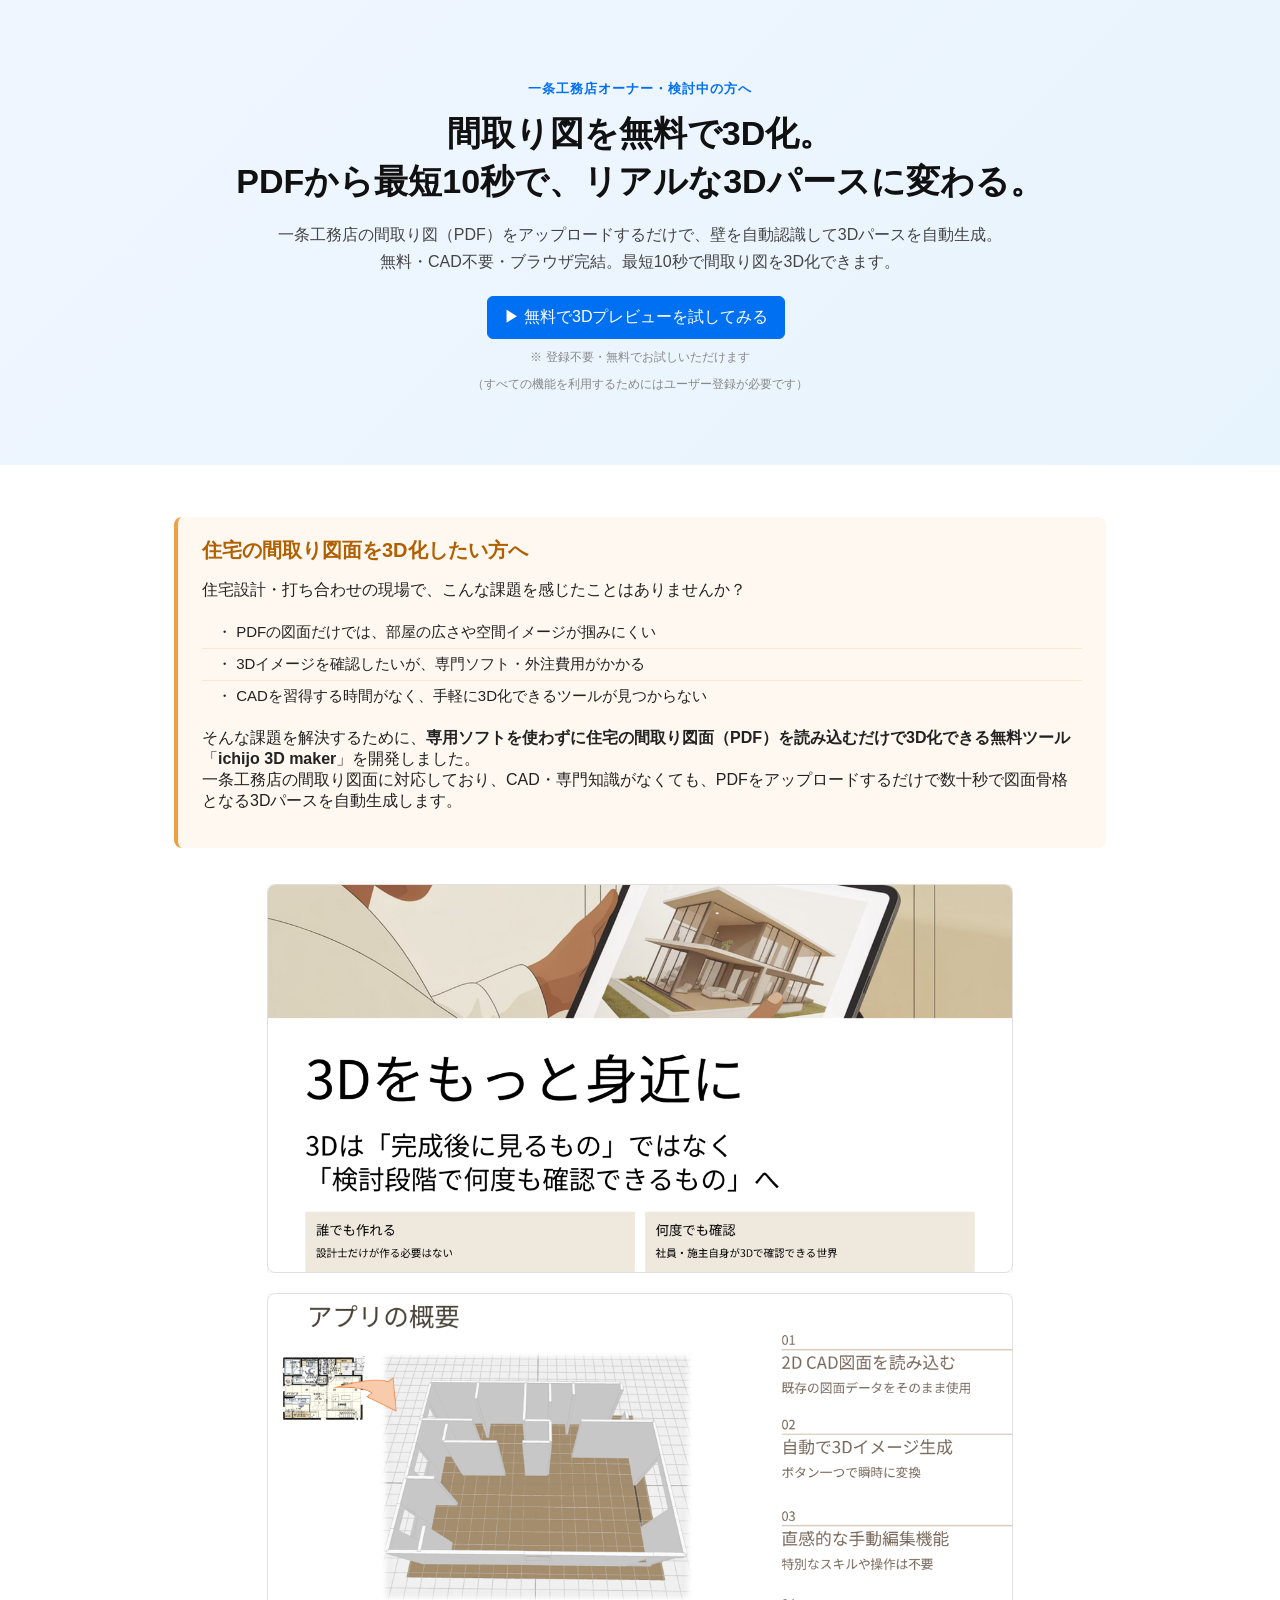
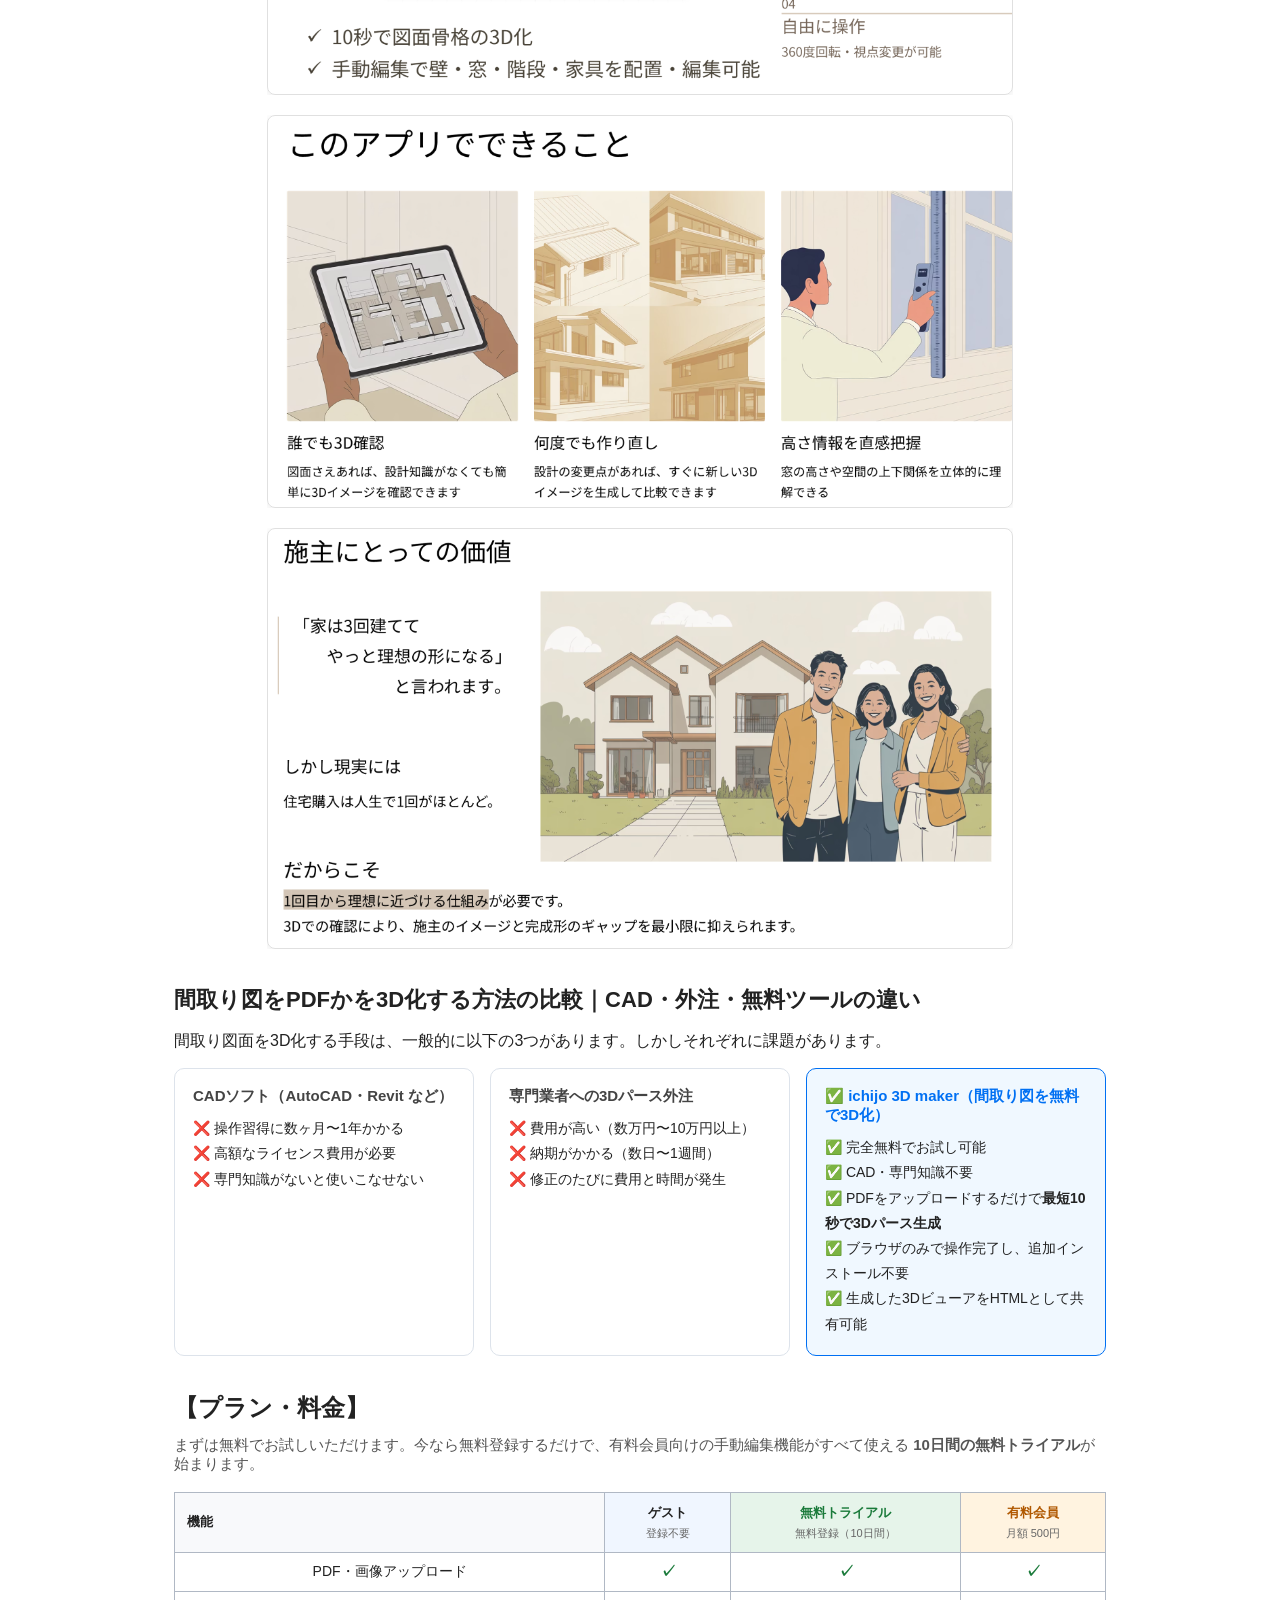
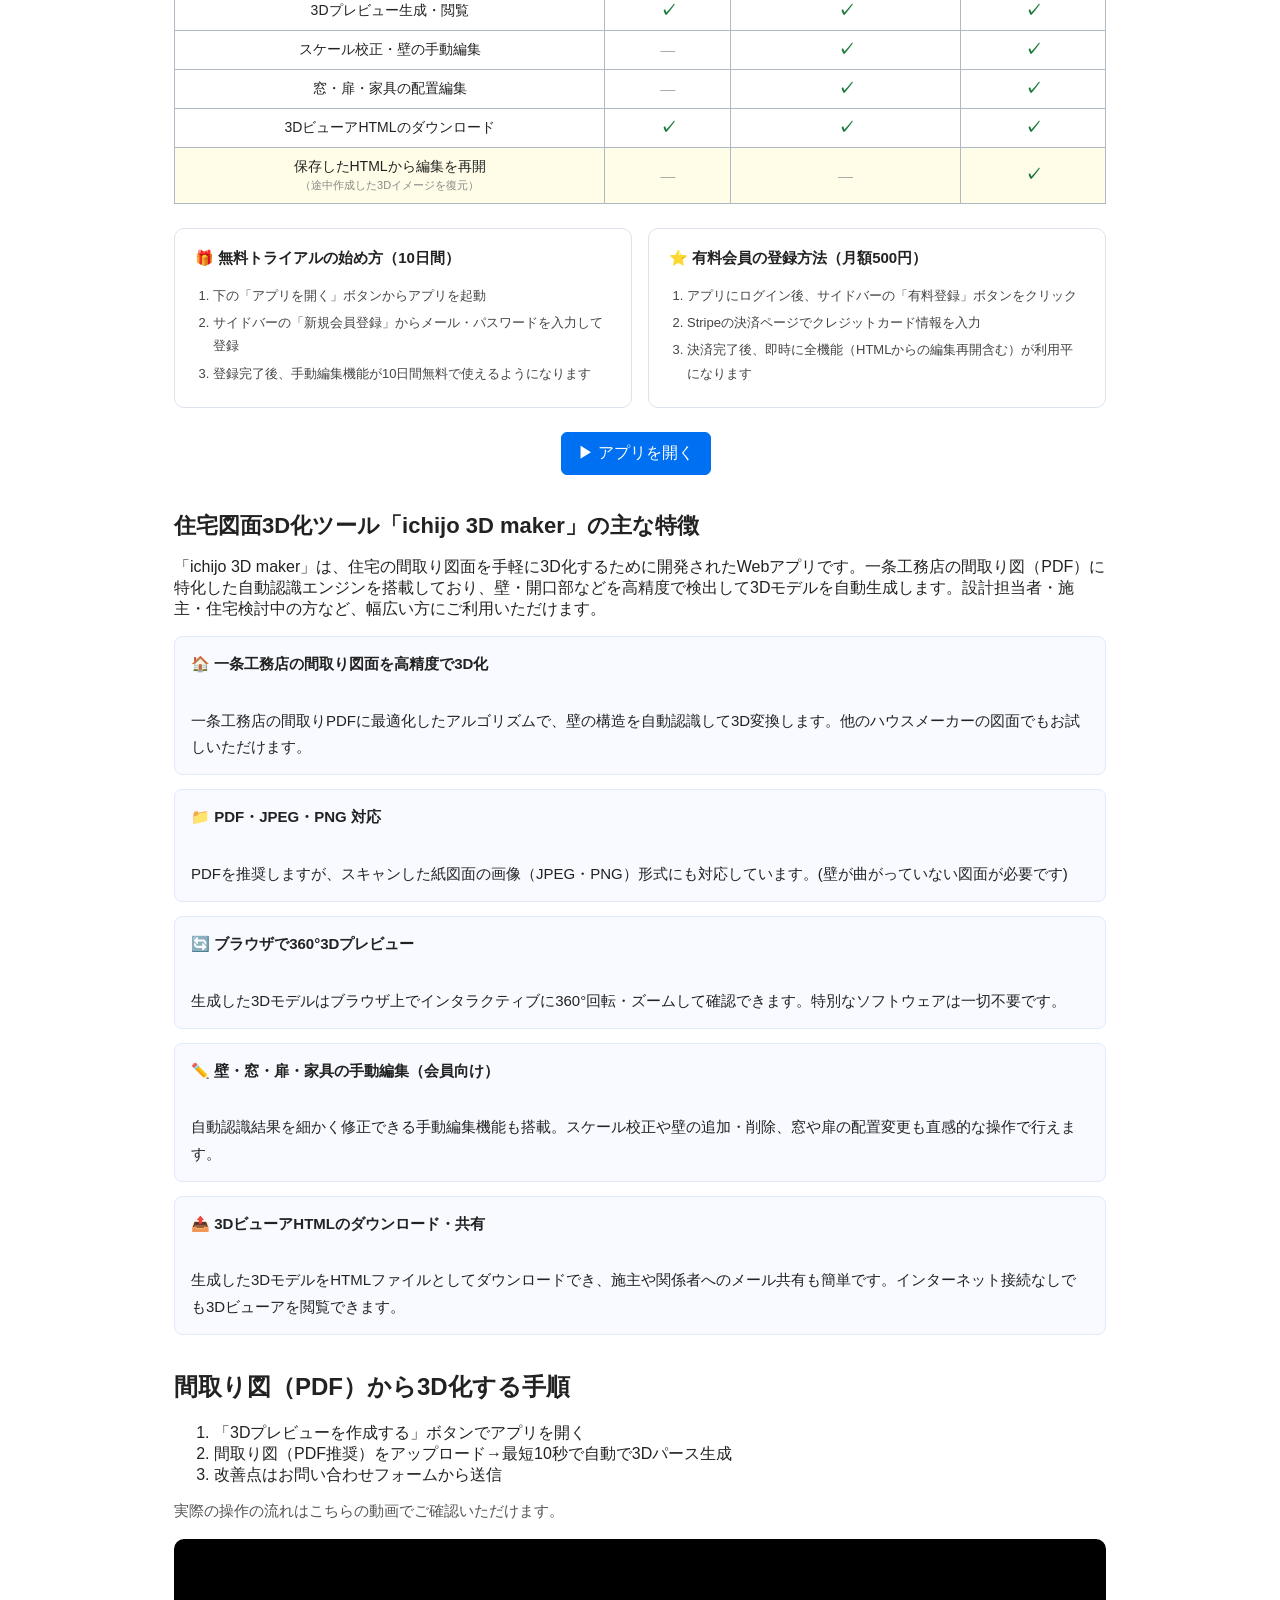
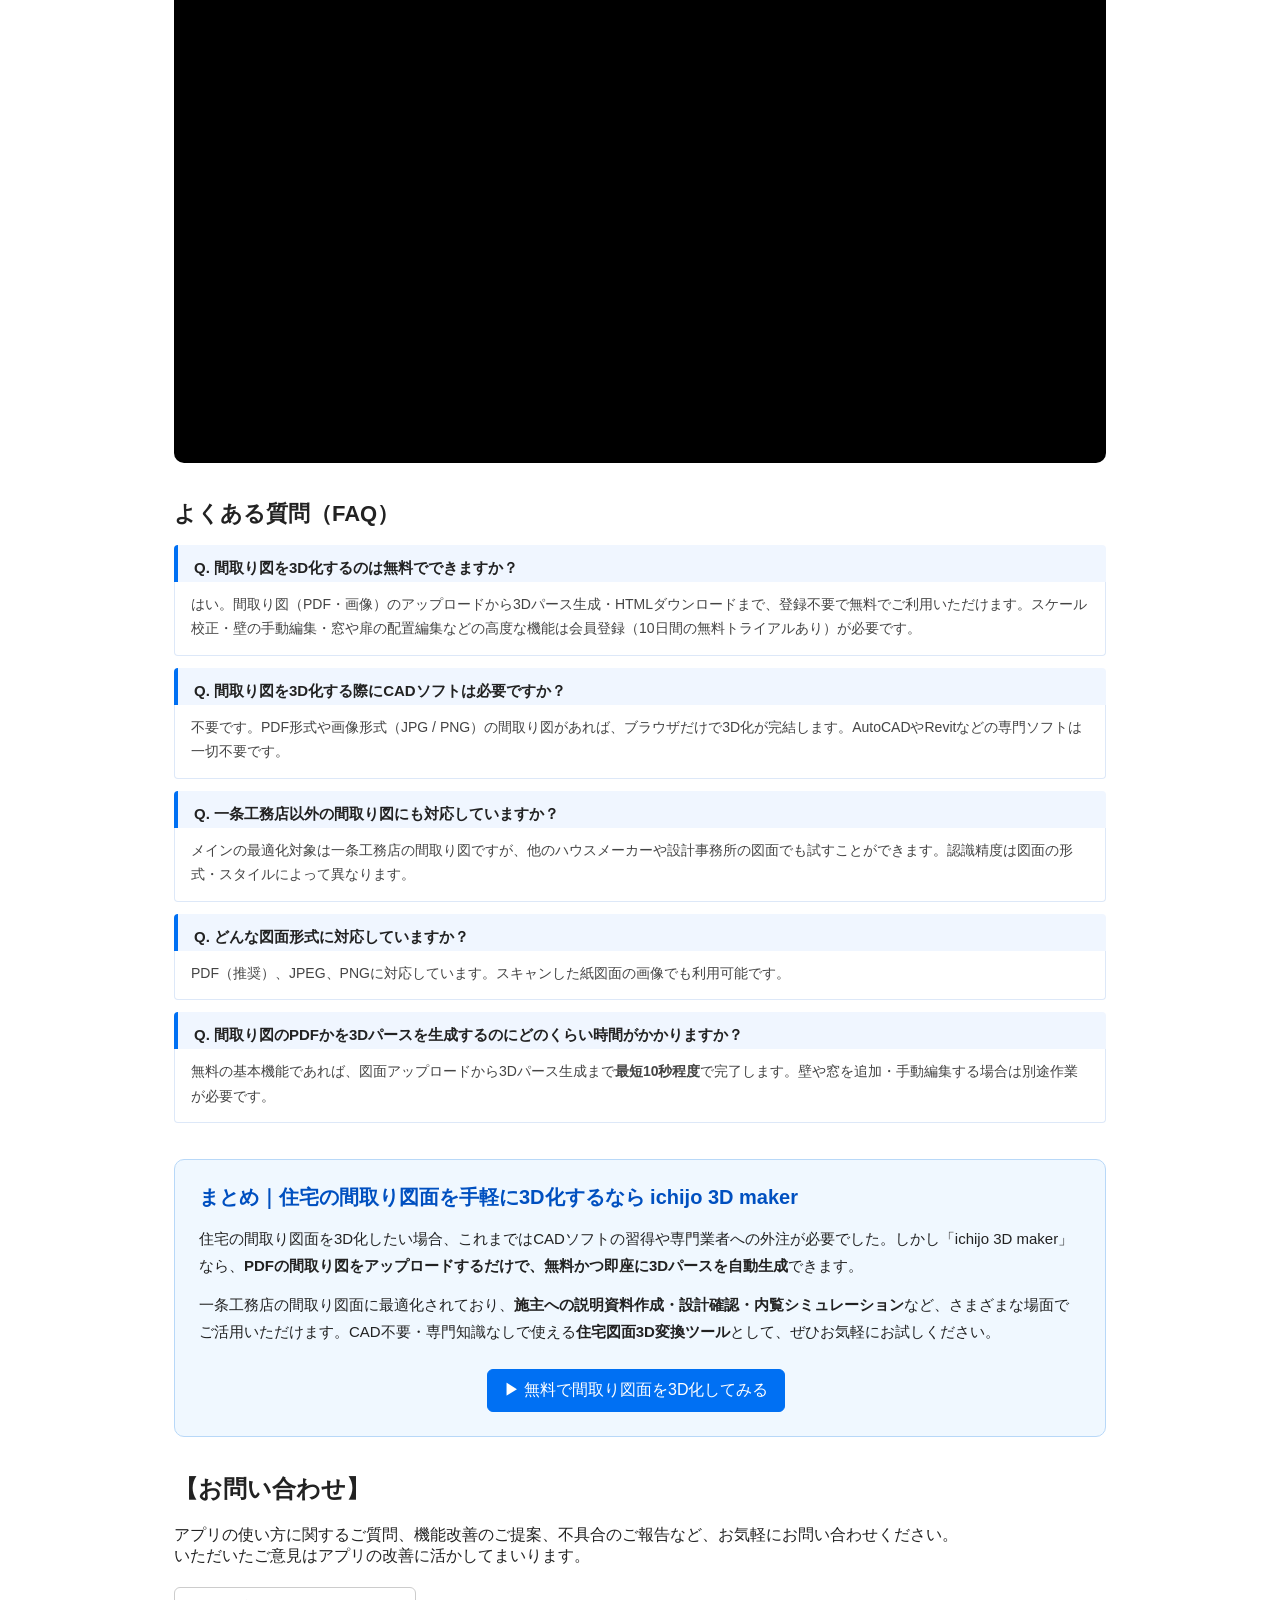
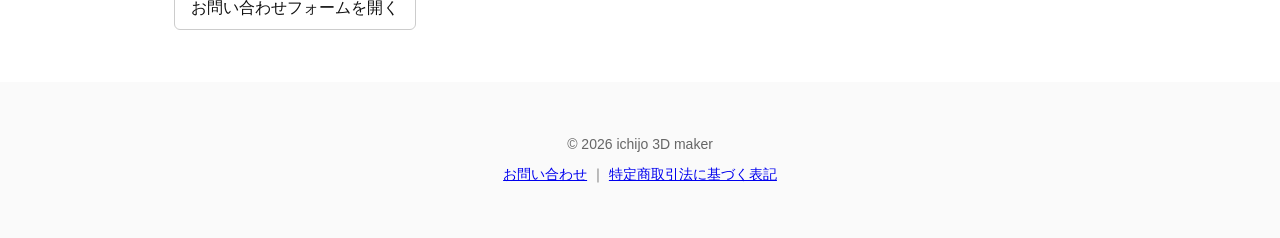
==== commit d8c475be: "SEO: タイトルキーワードをH1・リード・冒頭・見出し・FAQに散りばめる" ====
--- a/docs/index.html
+++ b/docs/index.html
@@ -3,13 +3,13 @@
 <head>
   <meta charset="utf-8">
   <meta name="viewport" content="width=device-width,initial-scale=1">
-  <title>住宅の間取り図面を3D化する方法｜一条工務店対応の無料3Dパース生成ツール</title>
+  <title>間取り図を無料で3D化する方法｜PDFから最短10秒で3Dパース生成【一条工務店対応】</title>
   <meta name="description" content="住宅の間取り図面（PDF）をアップロードするだけで3Dモデルを自動生成。一条工務店の間取り図に対応した無料3Dパース作成ツール。CAD不要・ブラウザのみで操作可能。">
   <meta name="keywords" content="住宅図面 3D化, 間取り 3D, 図面 3D変換, 3Dパース 無料, 一条工務店 間取り 3D, 間取り図 3D化, 間取り可視化, CAD不要 3D, 間取り 3D変換, 住宅 3Dパース">
   <link rel="canonical" href="https://your-username.github.io/your-repo/">
 
   <!-- Open Graph -->
-  <meta property="og:title" content="住宅の間取り図面を3D化する方法｜一条工務店対応の無料3Dパース生成ツール">
+  <meta property="og:title" content="間取り図を無料で3D化する方法｜PDFから最短10秒で3Dパース生成【一条工務店対応】">
   <meta property="og:description" content="住宅の間取り図面（PDF）をアップロードするだけで3Dモデルを自動生成。一条工務店の間取り図に対応した無料3Dパース作成ツール。CAD不要・ブラウザのみで操作可能。">
   <meta property="og:type" content="website">
   <meta property="og:url" content="https://your-username.github.io/your-repo/">
@@ -87,8 +87,8 @@
   <header class="site-header">
     <div class="container">
       <p class="header-eyebrow">一条工務店オーナー・検討中の方へ</p>
-      <h1>間取り図が、<br>リアルな3Dモデルに変わる。</h1>
-      <p class="header-lead">PDFをアップロードするだけで、間取り骨格となる壁を自動認識。<br>ブラウザ上で360°確認できる3Dプレビューを、瞬時に生成します。</p>
+      <h1>間取り図を無料で3D化。<br>PDFから最短10秒で、リアルな3Dパースに変わる。</h1>
+      <p class="header-lead">一条工務店の間取り図（PDF）をアップロードするだけで、壁を自動認識して3Dパースを自動生成。<br>無料・CAD不要・ブラウザ完結。最短10秒で間取り図を3D化できます。</p>
       <div class="cta-row">
         <a class="btn primary" href="https://ichijo-3dmaker.streamlit.app/" target="_blank" rel="noopener">▶ 無料で3Dプレビューを試してみる</a>
       </div>
@@ -130,7 +130,7 @@
 
     <!-- ② 3D化方法の比較 -->
     <section class="solution-section">
-      <h2>住宅の図面を3D化する方法の比較</h2>
+      <h2>間取り図をPDFかを3D化する方法の比較｜CAD・外注・無料ツールの違い</h2>
       <p>間取り図面を3D化する手段は、一般的に以下の3つがあります。しかしそれぞれに課題があります。</p>
       <div class="solution-compare">
         <div class="solution-item">
@@ -150,11 +150,11 @@
           </ul>
         </div>
         <div class="solution-item solution-best">
-          <h3>ichijo 3D maker（このアプリ）</h3>
+          <h3>✅ ichijo 3D maker（間取り図を無料で3D化）</h3>
           <ul>
             <li>✅ 完全無料でお試し可能</li>
             <li>✅ CAD・専門知識不要</li>
-            <li>✅ PDFをアップロードするだけで数十秒で3D化</li>
+            <li>✅ PDFをアップロードするだけで<strong>最短10秒で3Dパース生成</strong></li>
             <li>✅ ブラウザのみで操作完了し、追加インストール不要</li>
             <li>✅ 生成した3DビューアをHTMLとして共有可能</li>
           </ul>
@@ -268,10 +268,10 @@
     </section>
 
     <section>
-      <h2>【使い方】</h2>
+      <h2>間取り図（PDF）から3D化する手順</h2>
       <ol>
         <li>「3Dプレビューを作成する」ボタンでアプリを開く</li>
-        <li>間取りデータ(pdf推奨)をアップロードして3Dを確認</li>
+        <li>間取り図（PDF推奨）をアップロード→最短10秒で自動で3Dパース生成</li>
         <li>改善点はお問い合わせフォームから送信</li>
       </ol>
       <p class="section-lead" style="margin-top:16px;">実際の操作の流れはこちらの動画でご確認いただけます。</p>
@@ -291,10 +291,10 @@
     <section class="faq-section">
       <h2>よくある質問（FAQ）</h2>
       <dl class="faq-list">
-        <dt>Q. 無料で使えますか？</dt>
-        <dd>はい、PDF・画像のアップロードから3Dプレビュー生成・HTMLダウンロードまで、登録不要で無料でご利用いただけます。スケール校正・壁の手動編集・窓や扉の配置編集などの高度な機能は会員登録（10日間の無料トライアルあり）が必要です。</dd>
-
-        <dt>Q. CADソフトは必要ですか？</dt>
+        <dt>Q. 間取り図を3D化するのは無料でできますか？</dt>
+        <dd>はい。間取り図（PDF・画像）のアップロードから3Dパース生成・HTMLダウンロードまで、登録不要で無料でご利用いただけます。スケール校正・壁の手動編集・窓や扉の配置編集などの高度な機能は会員登録（10日間の無料トライアルあり）が必要です。</dd>
+
+        <dt>Q. 間取り図を3D化する際にCADソフトは必要ですか？</dt>
         <dd>不要です。PDF形式や画像形式（JPG / PNG）の間取り図があれば、ブラウザだけで3D化が完結します。AutoCADやRevitなどの専門ソフトは一切不要です。</dd>
 
         <dt>Q. 一条工務店以外の間取り図にも対応していますか？</dt>
@@ -303,8 +303,8 @@
         <dt>Q. どんな図面形式に対応していますか？</dt>
         <dd>PDF（推奨）、JPEG、PNGに対応しています。スキャンした紙図面の画像でも利用可能です。</dd>
 
-        <dt>Q. 3D化にはどのくらいの時間がかかりますか？</dt>
-        <dd>通常、壁骨格を作成するのにかかる時間は、図面アップロードから3D生成完了まで数十秒程度です。壁や窓を追加・編集する操作は追加で作業が必要です。</dd>
+        <dt>Q. 間取り図のPDFかを3Dパースを生成するのにどのくらい時間がかかりますか？</dt>
+        <dd>無料の基本機能であれば、図面アップロードから3Dパース生成まで<strong>最短10秒程度</strong>で完了します。壁や窓を追加・手動編集する場合は別途作業が必要です。</dd>
       </dl>
     </section>
 
